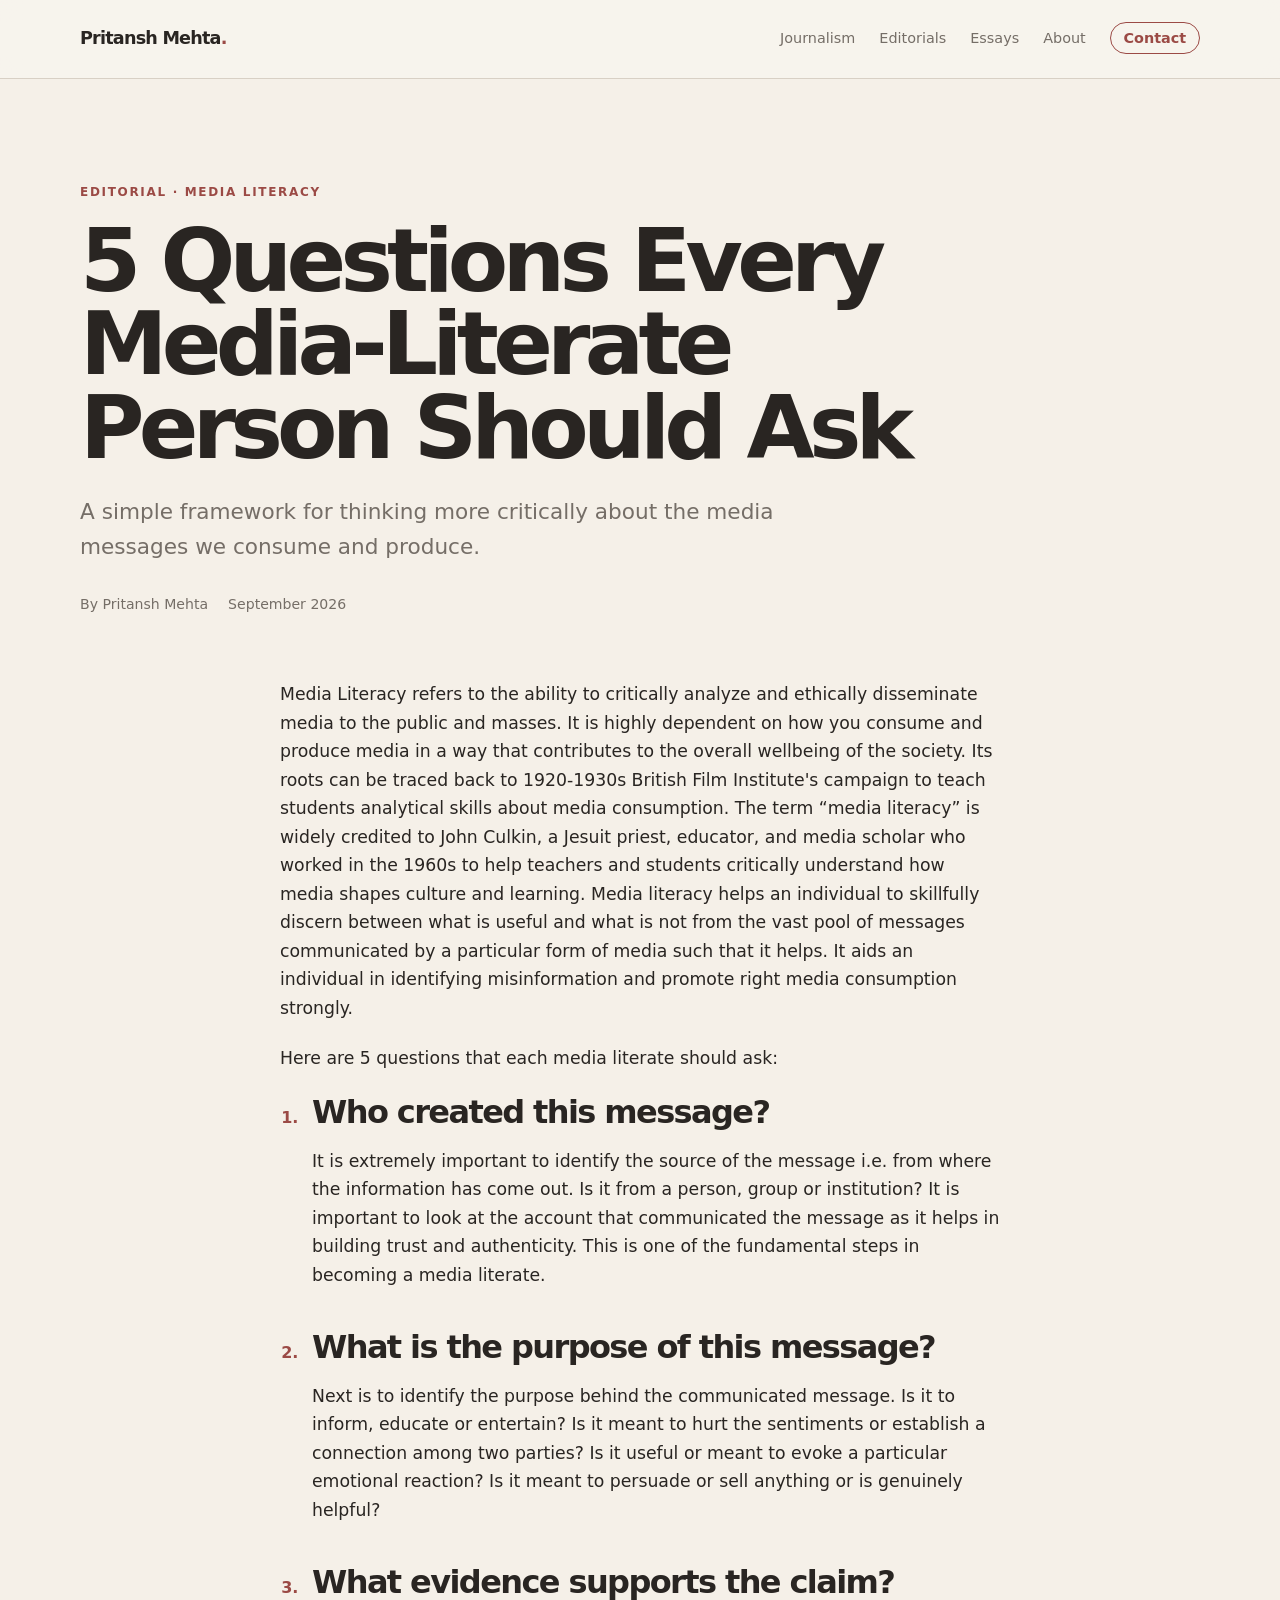
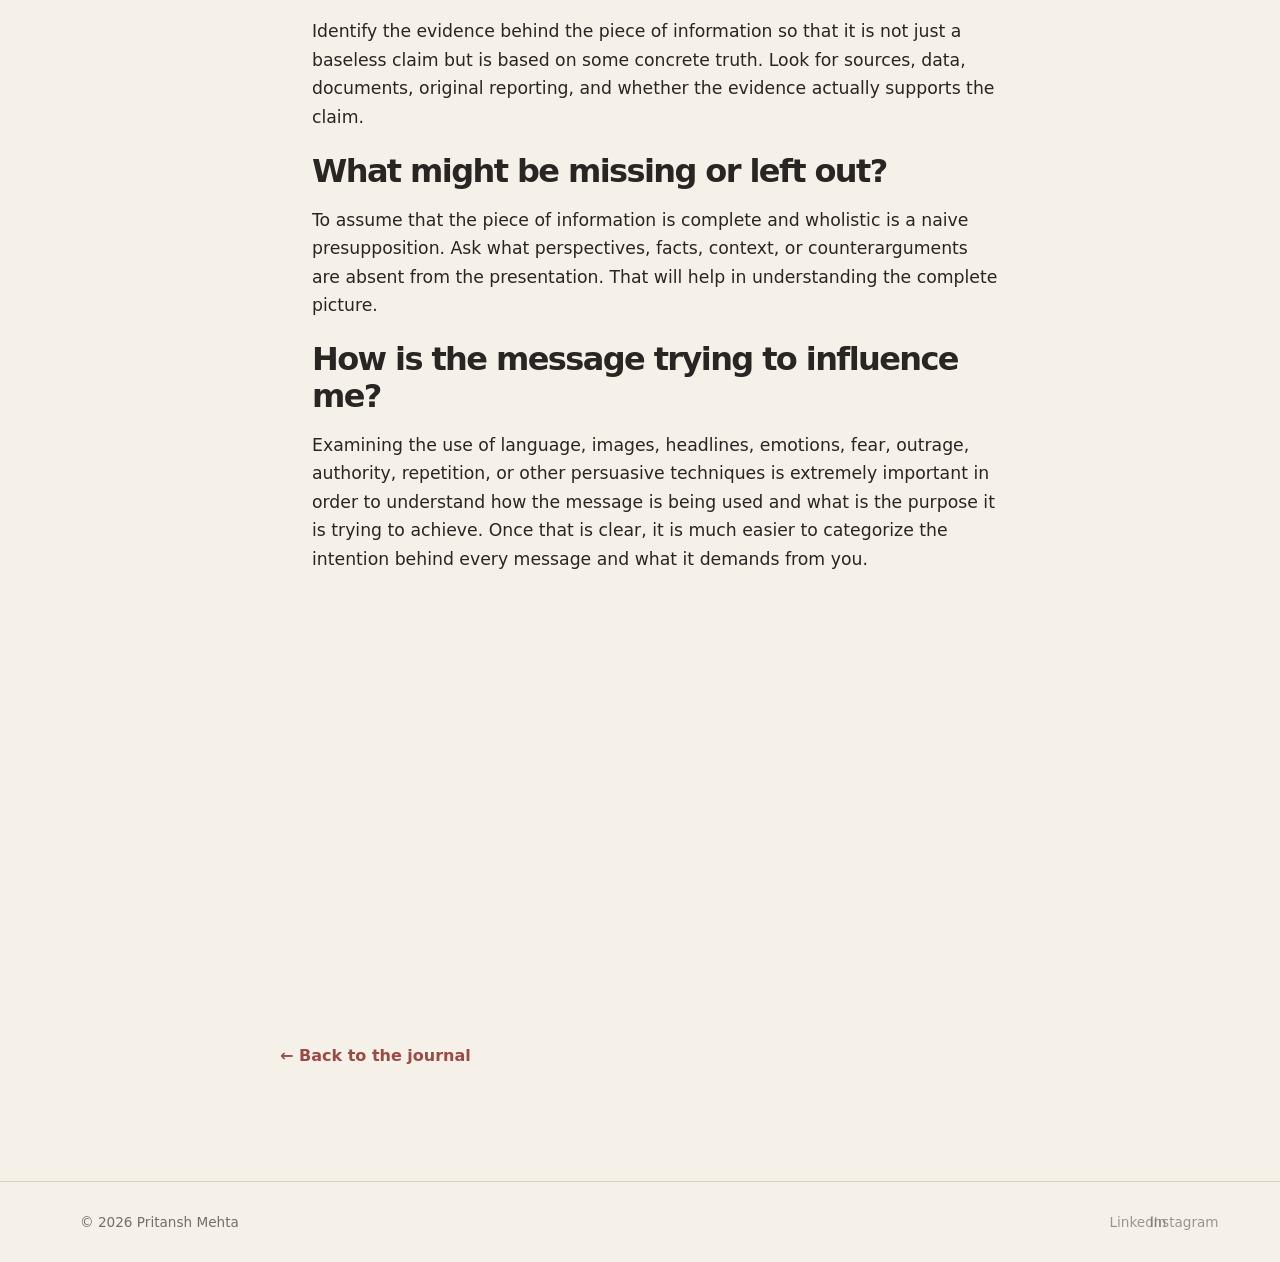
==== five-questions-media-literacy.html @ f7a2795a "Update five-questions-media-literacy.html" ====
<!doctype html>
<html lang="en">
<head>
    <!-- Google tag (gtag.js) -->
<script async src="https://www.googletagmanager.com/gtag/js?id=G-7MBBBZZJZL"></script>
<script>
  window.dataLayer = window.dataLayer || [];
  function gtag(){dataLayer.push(arguments);}
  gtag('js', new Date());

  gtag('config', 'G-7MBBBZZJZL');
</script>
  <meta charset="utf-8">
  <meta name="viewport" content="width=device-width, initial-scale=1">
  <meta
name="description"
content="Learn the 5 essential questions every media-literate person should ask to identify misinformation, evaluate evidence, recognize bias, and consume media critically."
>
 <title>5 Questions Every Media-Literate Person Should Ask | Pritansh Mehta</title>

    <link rel="canonical" href="https://pritanshmehta.pro/five-questions-media-literacy">

<meta property="og:type" content="article">
<meta property="og:title" content="5 Questions Every Media-Literate Person Should Ask">
<meta property="og:description" content="Learn the 5 essential questions every media-literate person should ask to identify misinformation, evaluate evidence, recognize bias, and consume media critically.">
<meta property="og:url" content="https://pritanshmehta.pro/five-questions-media-literacy">
<meta property="og:site_name" content="Pritansh Mehta">

<meta name="twitter:card" content="summary_large_image">
<meta name="twitter:title" content="5 Questions Every Media-Literate Person Should Ask">
<meta name="twitter:description" content="Learn the 5 essential questions every media-literate person should ask to identify misinformation, evaluate evidence, recognize bias, and consume media critically.">

  <link rel="stylesheet" href="/styles.css">

  <style>
    .article-page {
      padding: 6.5rem 0 7rem;
    }

    .article-header {
      max-width: 900px;
      margin-bottom: 4rem;
    }

    .article-header h1 {
      max-width: 900px;
      margin-bottom: 1.5rem;
      font-size: clamp(3rem, 7vw, 5.5rem);
    }

    .article-dek {
      max-width: 720px;
      color: var(--muted);
      font-size: clamp(1.15rem, 2vw, 1.35rem);
    }

    .article-byline {
      display: flex;
      flex-wrap: wrap;
      gap: .75rem 1.25rem;
      margin-top: 1.75rem;
      color: var(--muted);
      font-size: .88rem;
    }

    .article-body {
      max-width: 720px;
      margin: auto;
    }

    .article-body p {
      margin-bottom: 1.35rem;
      font-size: 1.08rem;
    }

    .article-body h2 {
      margin: 3rem 0 1rem;
      font-size: 2rem;
      line-height: 1.15;
    }

    .article-body ol {
      padding-left: 1.5rem;
    }

    .article-body li {
      padding-left: .5rem;
      margin-bottom: 2.5rem;
    }

    .article-body li::marker {
      color: var(--accent);
      font-weight: 800;
    }

    .article-body li h2 {
      margin-top: 0;
    }

    .article-note {
      max-width: 720px;
      margin: 0 auto 3rem;
      padding: 1rem 1.2rem;
      border-left: 3px solid var(--accent);
      background: var(--accent-soft);
      color: var(--accent);
      font-size: .9rem;
      font-weight: 700;
    }

    .unfinished-space {
      min-height: 360px;
    }

    .back-link {
      display: inline-flex;
      margin-top: 3rem;
      color: var(--accent);
      font-weight: 800;
    }

    @media (max-width: 800px) {
      .article-page {
        padding: 5rem 0 5rem;
      }

      .article-header {
        margin-bottom: 3rem;
      }

      .article-body p {
        font-size: 1.05rem;
      }
    }
  </style>

    <script type="application/ld+json">
{
  "@context": "https://schema.org",
  "@type": "Article",
  "headline": "5 Questions Every Media-Literate Person Should Ask",
  "description": "Learn the 5 essential questions every media-literate person should ask to identify misinformation, evaluate evidence, recognize bias, and consume media critically.",
  "author": {
    "@type": "Person",
    "name": "Pritansh Mehta",
    "url": "https://pritanshmehta.pro/"
  },
  "publisher": {
    "@type": "Person",
    "name": "Pritansh Mehta"
  },
  "mainEntityOfPage": {
    "@type": "WebPage",
    "@id": "https://pritanshmehta.pro/five-questions-media-literacy"
  }
}
</script>

</head>

<body>

  <a class="skip-link" href="#main">Skip to content</a>

  <header class="site-header">
    <div class="container nav-wrap">

      <a class="brand" href="/" aria-label="Pritansh Mehta home">
        Pritansh Mehta<span>.</span>
      </a>

      <nav aria-label="Main navigation">
        <ul class="nav-links">
          <li><a href="/#journalism">Journalism</a></li>
          <li><a href="/#editorials">Editorials</a></li>
          <li><a href="/#essays">Essays</a></li>
          <li><a href="/#about">About</a></li>
          <li>
            <a class="nav-contact" href="/#contact">Contact</a>
          </li>
        </ul>
      </nav>

    </div>
  </header>


  <main id="main">

    <article class="article-page container">

      <header class="article-header">

        <p class="eyebrow">Editorial · Media Literacy</p>

<h1>
5 Questions Every Media-Literate Person Should Ask
</h1>

        <p class="article-dek">
          A simple framework for thinking more critically about the
          media messages we consume and produce.
        </p>

        <div class="article-byline">
          <span>By Pritansh Mehta</span>
          <span>September 2026</span>
          
        </div>

      </header>


      <div class="article-body">

        <p>
          Media Literacy refers to the ability to critically analyze and
          ethically disseminate media to the public and masses. It is highly
          dependent on how you consume and produce media in a way that
          contributes to the overall wellbeing of the society. Its roots can
          be traced back to 1920-1930s British Film Institute's campaign to
          teach students analytical skills about media consumption. The term
          “media literacy” is widely credited to John Culkin, a Jesuit priest,
          educator, and media scholar who worked in the 1960s to help teachers
          and students critically understand how media shapes culture and
          learning. Media literacy helps an individual to skillfully discern
          between what is useful and what is not from the vast pool of
          messages communicated by a particular form of media such that it
          helps. It aids an individual in identifying misinformation and
          promote right media consumption strongly.
        </p>

        <p>
          Here are 5 questions that each media literate should ask:
        </p>


        <ol>

          <li>

            <h2>
              Who created this message?
            </h2>

            <p>
              It is extremely important to identify the source of the message
              i.e. from where the information has come out. Is it from a
              person, group or institution? It is important to look at the
              account that communicated the message as it helps in building
              trust and authenticity. This is one of the fundamental steps
              in becoming a media literate.
            </p>

          </li>


          <li>

            <h2>
              What is the purpose of this message?
            </h2>

            <p>
              Next is to identify the purpose behind the communicated message.
              Is it to inform, educate or entertain? Is it meant to hurt the
              sentiments or establish a connection among two parties? Is it
              useful or meant to evoke a particular emotional reaction? Is it
              meant to persuade or sell anything or is genuinely helpful?
            </p>

          </li>


          <li>

            <h2>
              What evidence supports the claim?
            </h2>

               <p>
             Identify the evidence behind the piece of information so that it is not just a baseless claim but is based on some concrete truth. Look for sources, data, documents, original reporting, and whether the evidence actually supports the claim.

            </p>

              <h2>
             What might be missing or left out?
            </h2>

 <p>
             To assume that the piece of information is complete and wholistic is a naive presupposition. Ask what perspectives, facts, context, or counterarguments are absent from the presentation. That will help in understanding the complete picture.


            </p>

<h2>
       How is the message trying to influence me?
            </h2>              

   <p>
            Examining the use of language, images, headlines, emotions, fear, outrage, authority, repetition, or other persuasive techniques is extremely important in order to understand how the message is being used and what is the purpose it is trying to achieve. Once that is clear, it is much easier to categorize the intention behind every message and what it demands from you.


            </p>            
              
            <div class="unfinished-space" aria-label="Article unfinished here">
            </div>

          </li>

        </ol>


        <a class="back-link" href="/">
          ← Back to the journal
        </a>

      </div>

    </article>

  </main>


  <footer class="site-footer">

    <div class="container footer-content">

      <p>© 2026 Pritansh Mehta</p>

      <div class="social-links">

        <a
          href="https://www.linkedin.com/in/pritanshmehta/"
          target="_blank"
          rel="noopener noreferrer"
          aria-label="LinkedIn"
        >
          LinkedIn
        </a>

        <a
          href="https://www.instagram.com/pritansh.mehta/"
          target="_blank"
          rel="noopener noreferrer"
          aria-label="Instagram"
        >
          Instagram
        </a>

      </div>

    </div>

  </footer>

</body>
</html>
---- styles.css ----
:root{
  --bg:#F5F0E8;
  --surface:#FBF8F2;
  --text:#292522;
  --muted:#756E67;
  --line:#D8D0C5;
  --accent:#9B4A45;
  --accent-soft:#E8D8D3;
  --max:1120px;
}

*{box-sizing:border-box}
html{scroll-behavior:smooth}
body{
  margin:0;
  background:var(--bg);
  color:var(--text);
  font:16px/1.65 Inter,ui-sans-serif,system-ui,-apple-system,BlinkMacSystemFont,"Segoe UI",sans-serif;
}
a{color:inherit;text-decoration:none}
img{max-width:100%;display:block}
.container{width:min(calc(100% - 40px),var(--max));margin:auto}

.skip-link{
  position:fixed;top:-4rem;left:1rem;z-index:30;
  padding:.75rem 1rem;border-radius:.5rem;
  background:var(--accent);color:#fffdf8;font-weight:800
}
.skip-link:focus{top:1rem}

.site-header{
  position:sticky;top:0;z-index:10;
  border-bottom:1px solid var(--line);
  background:rgb(247 244 237 / .94);
  backdrop-filter:blur(12px)
}
.nav-wrap{
  min-height:78px;display:flex;align-items:center;
  justify-content:space-between;gap:1rem
}
.brand{
  font-size:1.1rem;font-weight:850;
  letter-spacing:-.045em
}
.brand span,.eyebrow,.story-meta,.item-index{color:var(--accent)}

.nav-links{
  display:flex;align-items:center;gap:1.5rem;
  list-style:none;margin:0;padding:0;
  color:var(--muted);font-size:.9rem
}
.nav-links a:hover,.nav-links a:focus-visible,.text-link:hover{
  color:var(--text)
}
.nav-contact{
  padding:.45rem .8rem!important;
  border:1px solid var(--accent);
  border-radius:99px;
  color:var(--accent)!important;
  font-weight:750
}

.hero{padding:8rem 0 7rem}
.hero-layout,.section-heading{
  display:grid;grid-template-columns:1.3fr .7fr;
  gap:4rem;align-items:end
}
.eyebrow{
  margin:0 0 1rem;
  font-size:.75rem;font-weight:850;
  letter-spacing:.14em;text-transform:uppercase
}
h1,h2,h3,p{margin-top:0}
h1{
  max-width:950px;margin-bottom:1.6rem;
  font-size:clamp(3.4rem,8vw,6.2rem);
  line-height:.95;letter-spacing:-.065em
}
h2{
  margin-bottom:0;
  font-size:clamp(2.2rem,4vw,3.45rem);
  line-height:1.04;letter-spacing:-.05em
}
h3{
  margin-bottom:.7rem;
  font-size:1.35rem;line-height:1.18;
  letter-spacing:-.025em
}
.hero-copy{
  max-width:680px;color:var(--muted);
  font-size:clamp(1.1rem,2vw,1.3rem)
}
.hero-note{
  align-self:end;
  border-left:1px solid var(--accent);
  padding-left:1.8rem
}
.hero-note p:last-child{margin:0;color:var(--muted)}

.button-row{
  display:flex;flex-wrap:wrap;gap:.75rem;margin-top:2rem
}
.button{
  display:inline-flex;align-items:center;justify-content:center;
  gap:.45rem;border:1px solid var(--accent);
  border-radius:99px;padding:.78rem 1.05rem;
  font-size:.92rem;font-weight:800;
  transition:transform .2s ease,background .2s ease,color .2s ease
}
.button:hover,.button:focus-visible{transform:translateY(-2px)}
.button-primary{background:var(--accent);color:#fffdf8}
.button-primary:hover,.button-primary:focus-visible{
  background:#1d3328;color:#fffdf8
}

.section{
  padding:5.7rem 0;
  border-top:1px solid var(--line)
}
.section-heading{
  align-items:start;margin-bottom:2.5rem
}
.section-heading>p{
  max-width:28rem;margin:0;color:var(--muted)
}

/* Stories */
.featured-story{
  display:grid;
  grid-template-columns:1.05fr .95fr;
  min-height:390px;
  border:1px solid var(--line);
  background:var(--surface);
}
.story-placeholder{
  display:flex;align-items:center;justify-content:center;
  min-height:300px;
  background:var(--accent-soft);
  color:var(--accent);
  font-size:.75rem;font-weight:850;
  letter-spacing:.14em;text-transform:uppercase
}
.story-content{padding:2.5rem}
.story-meta{
  margin-bottom:1rem;
  font-size:.72rem;font-weight:850;
  letter-spacing:.1em;text-transform:uppercase
}
.story-content h3{
  font-size:clamp(2rem,4vw,3.2rem);
  line-height:1.03;letter-spacing:-.045em
}
.story-content>p:not(.story-meta){color:var(--muted);max-width:540px}
.text-link{
  display:inline-flex;gap:.4rem;
  margin-top:1rem;color:var(--accent);
  font-weight:800
}
.article-grid{
  display:grid;
  grid-template-columns:repeat(3,minmax(0,1fr));
  gap:1rem;margin-top:1rem
}
.article-card,.essay-card{
  padding:1.7rem;
  border-top:2px solid var(--accent);
  background:var(--surface)
}
.article-card p:last-child,.essay-card p:last-child{
  margin-bottom:0;color:var(--muted)
}

/* Editorials */
.editorial-list{border-top:1px solid var(--line)}
.editorial-item{
  display:grid;
  grid-template-columns:70px 1fr;
  gap:2rem;
  padding:2rem 0;
  border-bottom:1px solid var(--line)
}
.item-index{font-size:.8rem;font-weight:850}
.editorial-item h3{
  font-size:clamp(1.5rem,3vw,2.2rem)
}
.editorial-item p:last-child{margin-bottom:0;color:var(--muted);max-width:700px}

/* Essays */
.essay-grid{
  display:grid;
  grid-template-columns:repeat(2,minmax(0,1fr));
  gap:1rem
}

/* About */
.about-grid{
  display:grid;
  grid-template-columns:.75fr 1.25fr;
  gap:5rem;
  align-items:center
}
.about-photo{
  margin:0;
  background:var(--accent-soft)
}
.about-photo img{
  width:100%;
  aspect-ratio:4/5;
  object-fit:cover
}
.about-copy h2{margin-bottom:1.5rem}
.prose{max-width:650px}
.prose p{color:var(--muted)}
.prose p:last-child{margin-bottom:0}

/* Contact */
.contact-section{text-align:center}
.contact-content{max-width:800px}
.contact-content h2{margin:0 auto 1.25rem}
.contact-content>p:not(.eyebrow){
  max-width:620px;margin:0 auto 1.75rem;color:var(--muted)
}

/* Footer */
.site-footer{
  padding:1.5rem 0;
  border-top:1px solid var(--line);
  color:var(--muted);font-size:.85rem
}
.footer-content{
  display:flex;justify-content:space-between;
  align-items:center;gap:1rem;flex-wrap:wrap
}
.footer-content p{margin:0}
.social-links{
  display:flex;align-items:center;gap:14px
}
.social-links a{
  display:inline-flex;align-items:center;justify-content:center;
  width:32px;height:32px;color:inherit;
  opacity:.7;transition:opacity .2s ease,transform .2s ease
}
.social-links a:hover{
  opacity:1;transform:translateY(-2px)
}
.social-links svg{width:19px;height:19px;fill:currentColor}
.social-links a:last-child svg{
  fill:none;stroke:currentColor;stroke-width:1.8
}

@media(max-width:800px){
  .container{width:min(calc(100% - 32px),var(--max))}
  .nav-wrap{
    flex-direction:column;align-items:flex-start;
    padding:1rem 0
  }
  .nav-links{flex-wrap:wrap;gap:.7rem 1rem;font-size:.84rem}
  .nav-contact{padding:.25rem .55rem!important}
  .hero{padding:5.4rem 0}
  .hero-layout,.section-heading,.featured-story,.about-grid{
    grid-template-columns:1fr;gap:2rem
  }
  .hero-note{
    border-top:1px solid var(--accent);
    border-left:0;padding:1.4rem 0 0
  }
  .section{padding:4.25rem 0}
  .article-grid{grid-template-columns:1fr}
  .essay-grid{grid-template-columns:1fr}
  .story-placeholder{min-height:240px}
  .story-content{padding:2rem}
  .about-grid{gap:2.5rem}
}

@media(max-width:520px){
  h1{font-size:clamp(3rem,16vw,4.4rem)}
  .button-row{flex-direction:column;align-items:stretch}
  .button{width:100%}
  .editorial-item{grid-template-columns:40px 1fr;gap:1rem}
  .footer-content{
    flex-direction:column;align-items:flex-start
  }
}
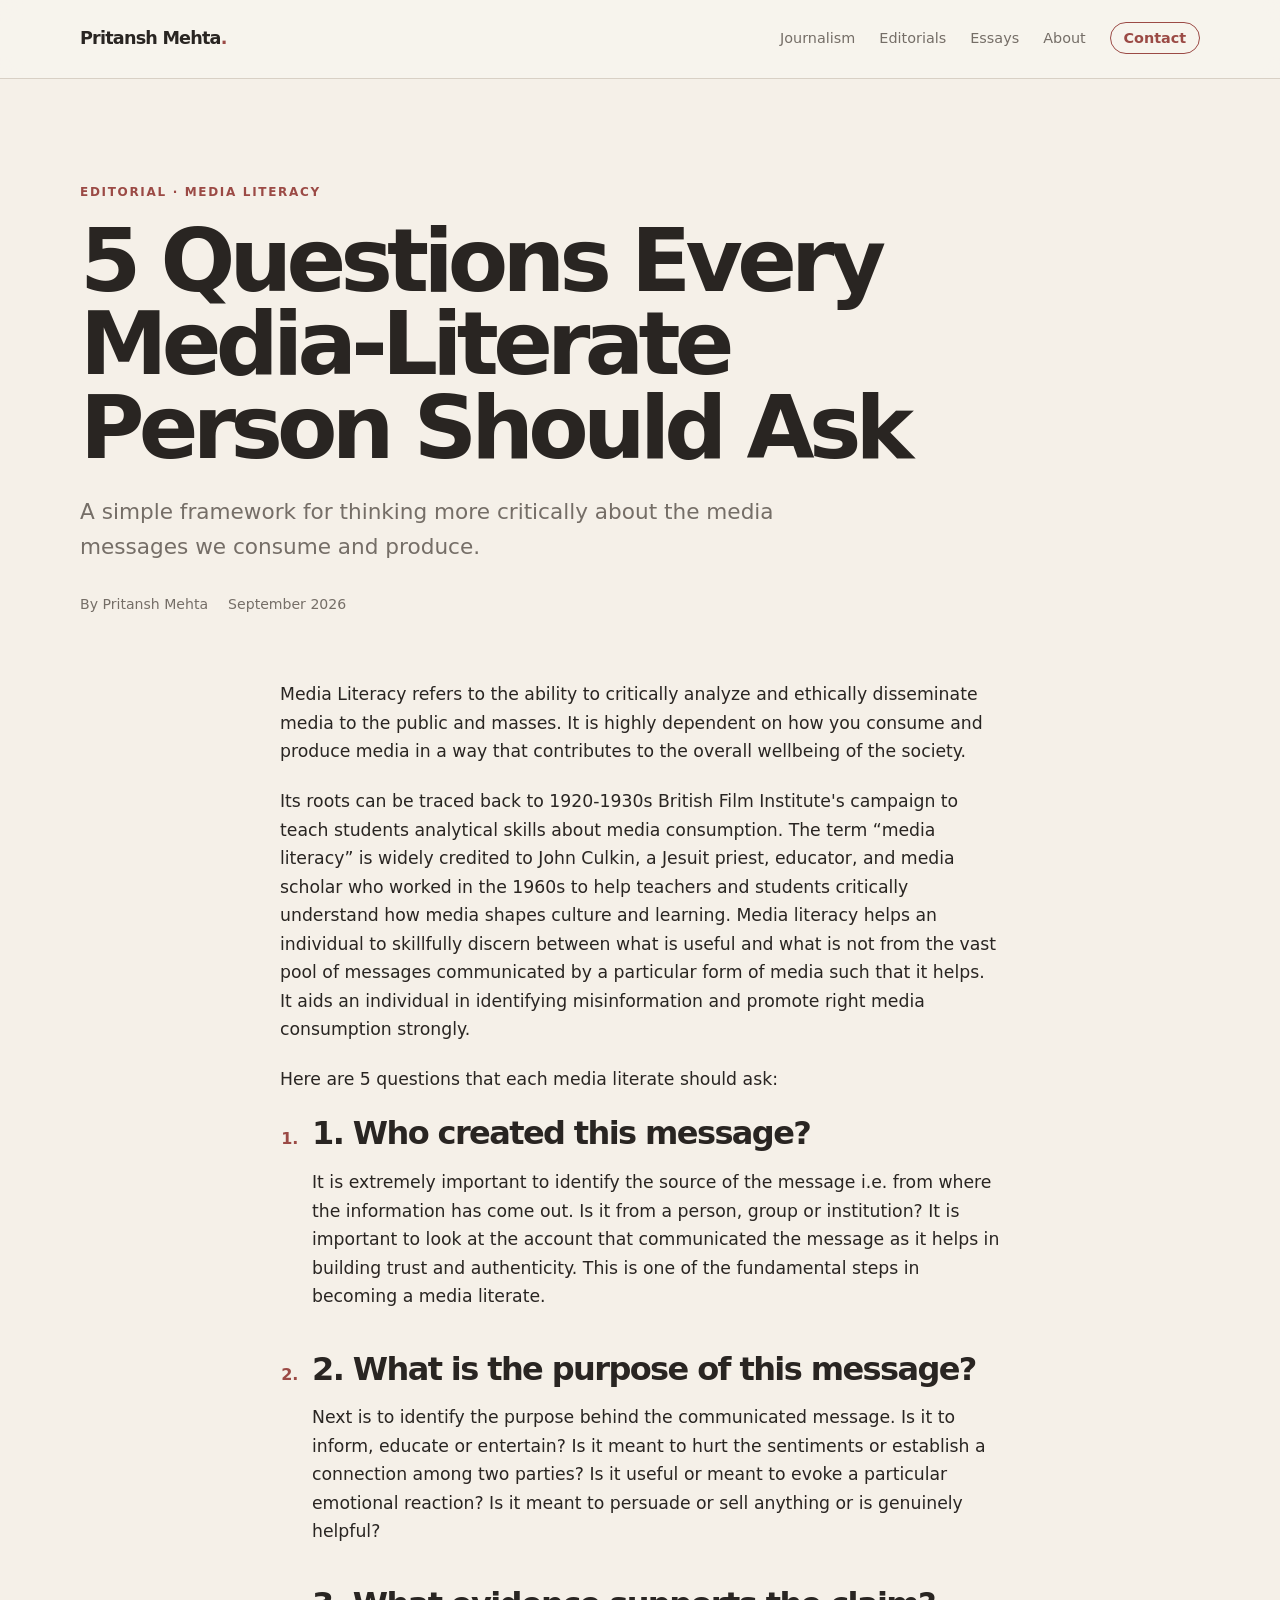
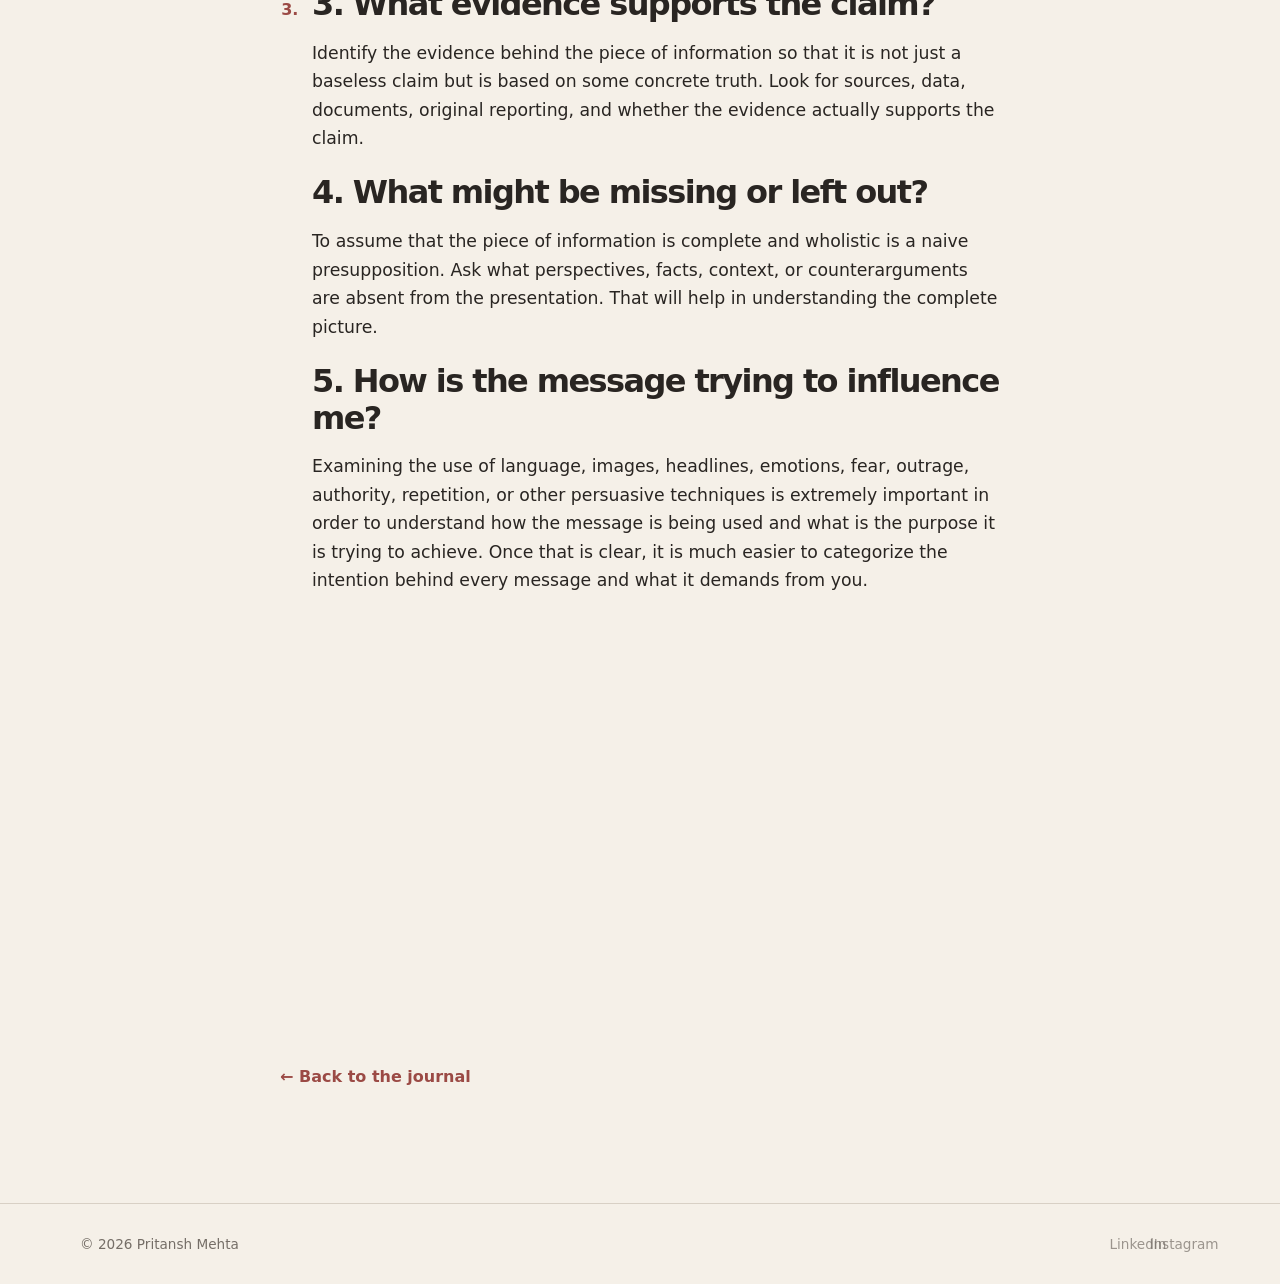
==== commit 1c67c770: "Update five-questions-media-literacy.html" ====
--- a/five-questions-media-literacy.html
+++ b/five-questions-media-literacy.html
@@ -218,7 +218,11 @@
           Media Literacy refers to the ability to critically analyze and
           ethically disseminate media to the public and masses. It is highly
           dependent on how you consume and produce media in a way that
-          contributes to the overall wellbeing of the society. Its roots can
+          contributes to the overall wellbeing of the society. </p>
+          
+           <p>
+               
+               Its roots can
           be traced back to 1920-1930s British Film Institute's campaign to
           teach students analytical skills about media consumption. The term
           “media literacy” is widely credited to John Culkin, a Jesuit priest,
@@ -240,8 +244,9 @@
 
           <li>
 
+                  <section>
             <h2>
-              Who created this message?
+              1. Who created this message?
             </h2>
 
             <p>
@@ -253,13 +258,18 @@
               in becoming a media literate.
             </p>
 
+                         </section>
+              
           </li>
 
 
           <li>
 
+
+               <section>
+                   
             <h2>
-              What is the purpose of this message?
+              2. What is the purpose of this message?
             </h2>
 
             <p>
@@ -270,13 +280,18 @@
               meant to persuade or sell anything or is genuinely helpful?
             </p>
 
+
+                    </section>
+              
           </li>
 
 
           <li>
 
+              <section>
+                  
             <h2>
-              What evidence supports the claim?
+              3. What evidence supports the claim?
             </h2>
 
                <p>
@@ -284,8 +299,12 @@
 
             </p>
 
+                  </section>
+
+                  <section>
+                      
               <h2>
-             What might be missing or left out?
+             4. What might be missing or left out?
             </h2>
 
  <p>
@@ -294,8 +313,12 @@
 
             </p>
 
+                        </section>
+
+               <section>
+                   
 <h2>
-       How is the message trying to influence me?
+       5. How is the message trying to influence me?
             </h2>              
 
    <p>
@@ -303,6 +326,8 @@
 
 
             </p>            
+
+                     </section>
               
             <div class="unfinished-space" aria-label="Article unfinished here">
             </div>
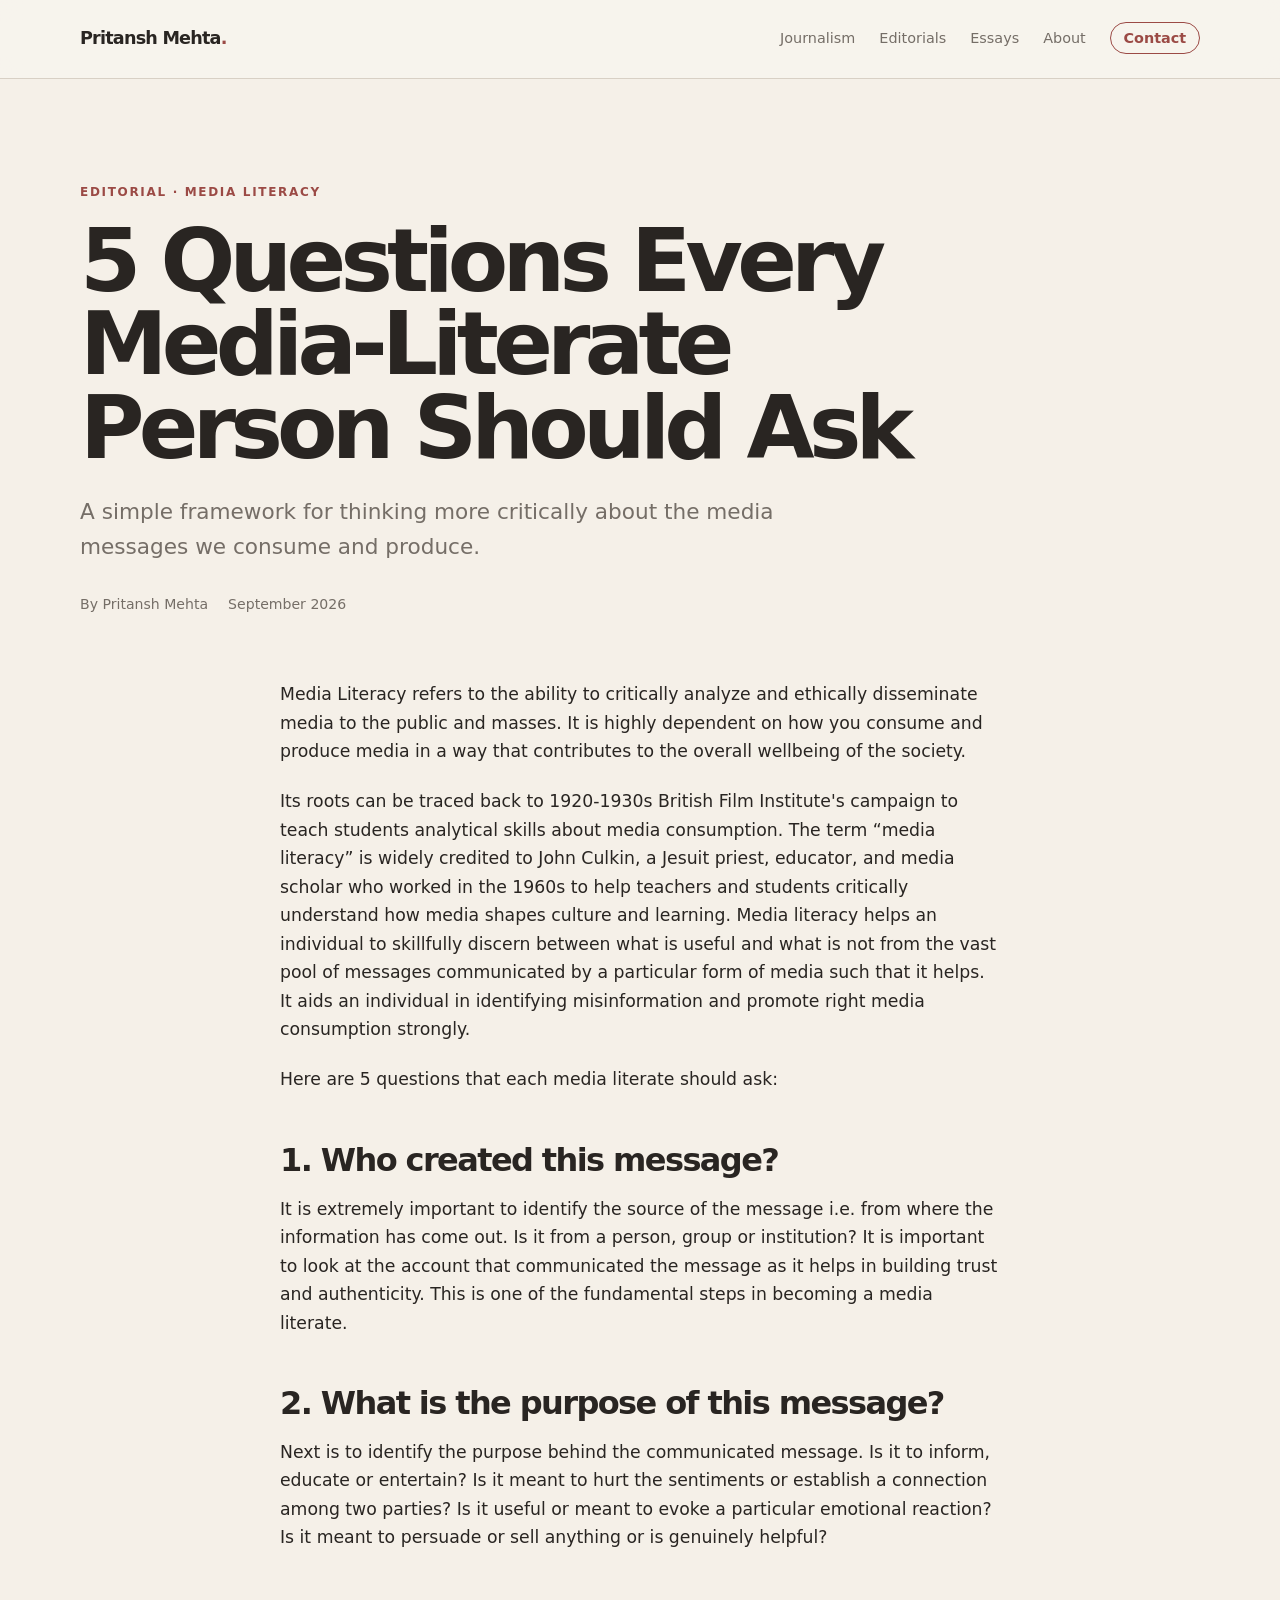
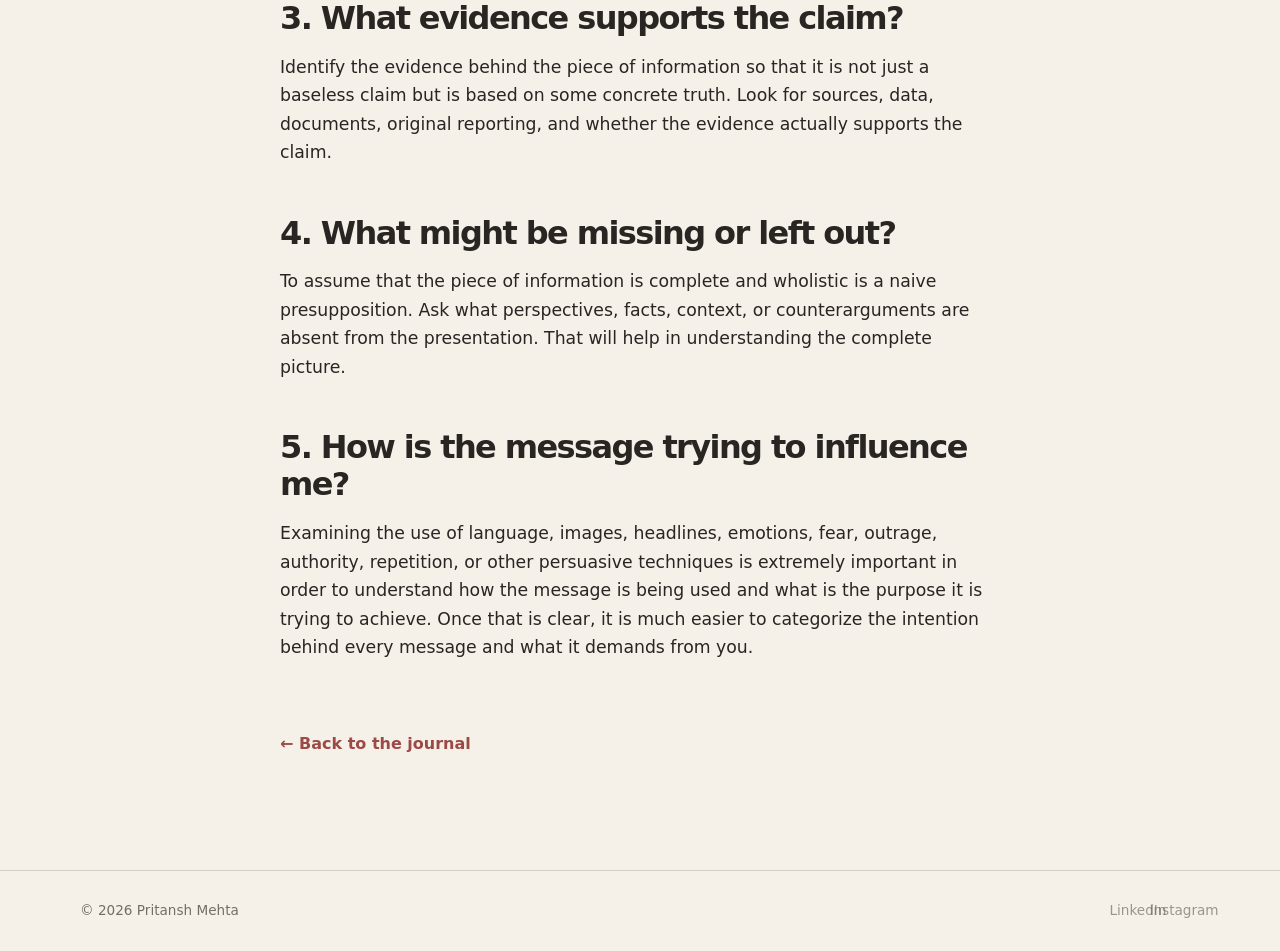
==== commit aca9422a: "Update five-questions-media-literacy.html" ====
--- a/five-questions-media-literacy.html
+++ b/five-questions-media-literacy.html
@@ -239,11 +239,6 @@
           Here are 5 questions that each media literate should ask:
         </p>
 
-
-        <ol>
-
-          <li>
-
                   <section>
             <h2>
               1. Who created this message?
@@ -259,12 +254,6 @@
             </p>
 
                          </section>
-              
-          </li>
-
-
-          <li>
-
 
                <section>
                    
@@ -282,11 +271,6 @@
 
 
                     </section>
-              
-          </li>
-
-
-          <li>
 
               <section>
                   
@@ -328,13 +312,6 @@
             </p>            
 
                      </section>
-              
-            <div class="unfinished-space" aria-label="Article unfinished here">
-            </div>
-
-          </li>
-
-        </ol>
 
 
         <a class="back-link" href="/">
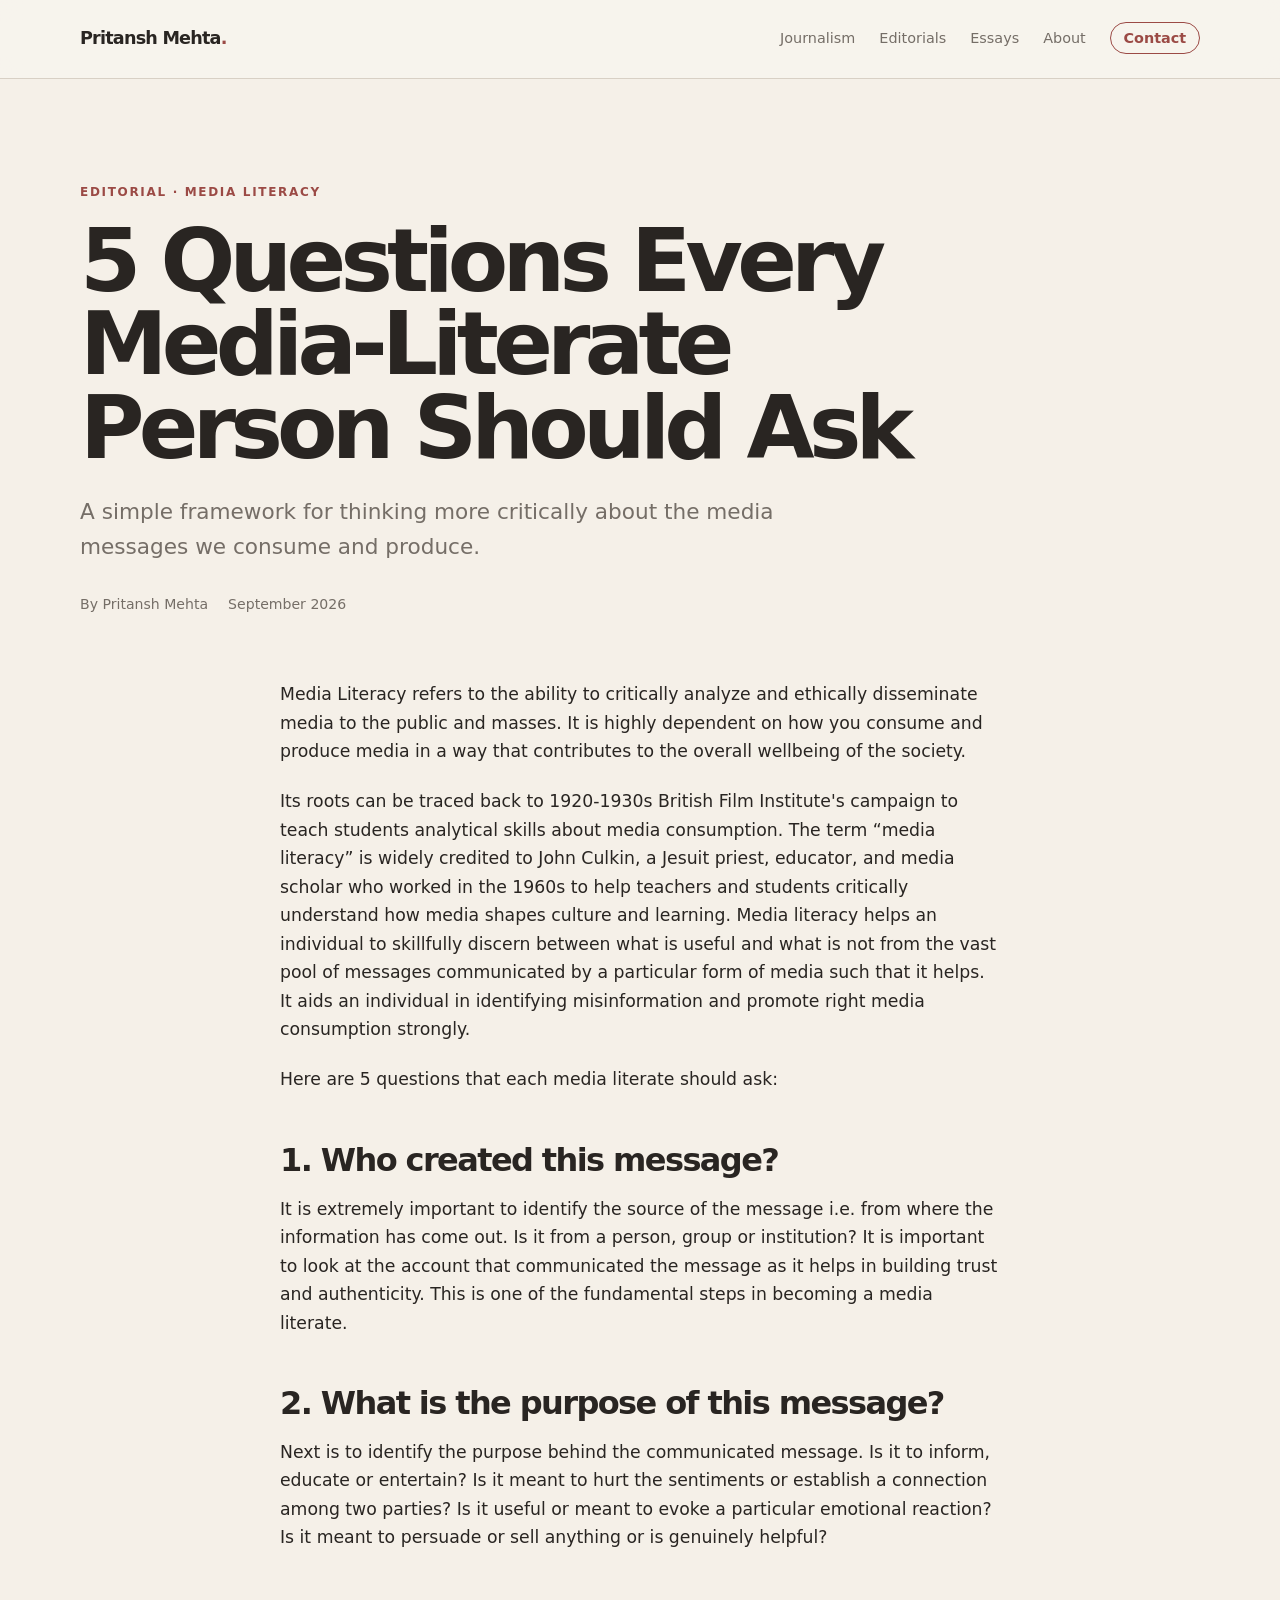
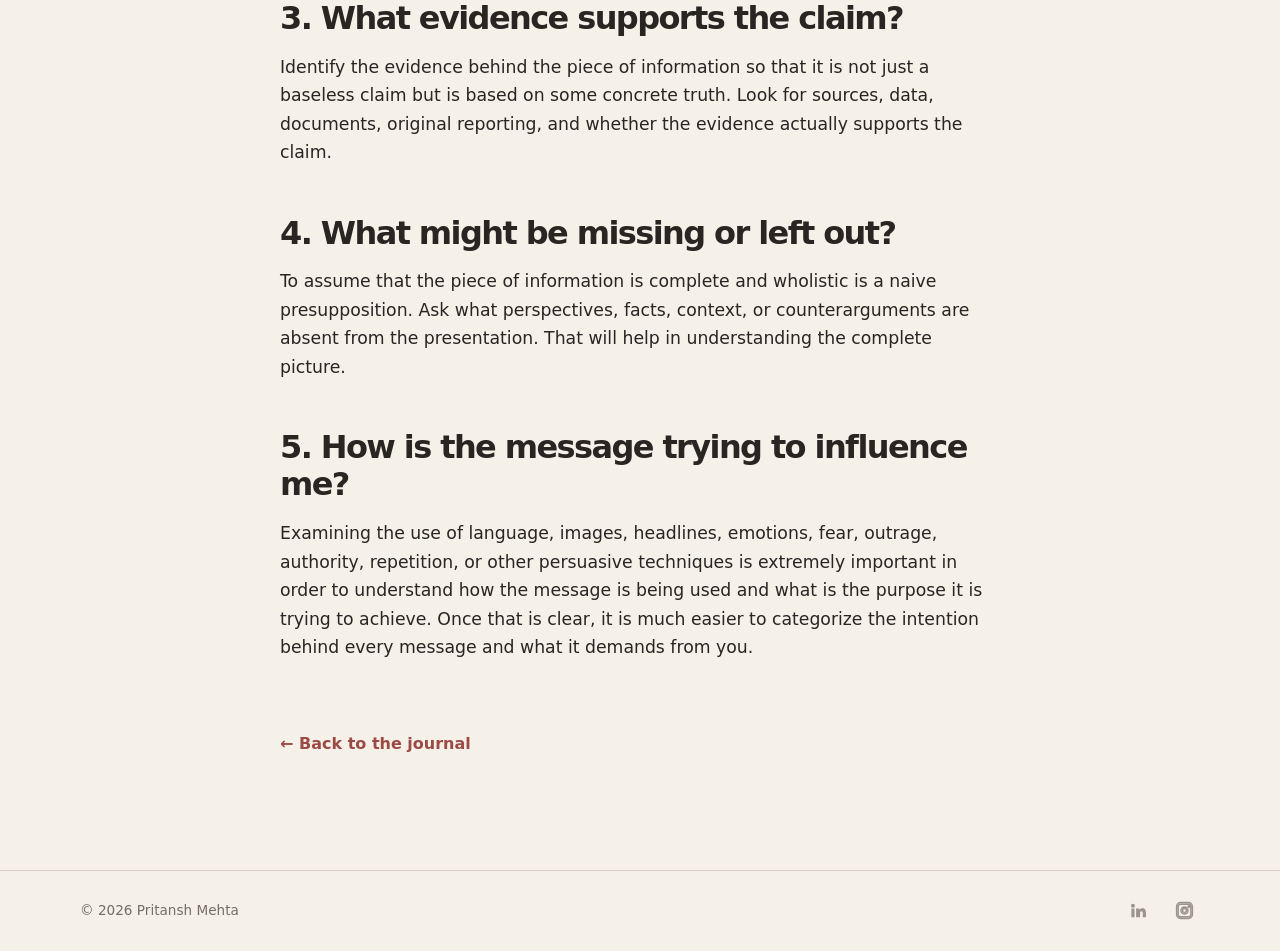
==== commit f2a05dd6: "Update five-questions-media-literacy.html" ====
--- a/five-questions-media-literacy.html
+++ b/five-questions-media-literacy.html
@@ -326,36 +326,38 @@
 
 
   <footer class="site-footer">
-
-    <div class="container footer-content">
-
-      <p>© 2026 Pritansh Mehta</p>
-
-      <div class="social-links">
-
-        <a
-          href="https://www.linkedin.com/in/pritanshmehta/"
-          target="_blank"
-          rel="noopener noreferrer"
-          aria-label="LinkedIn"
-        >
-          LinkedIn
-        </a>
-
-        <a
-          href="https://www.instagram.com/pritansh.mehta/"
-          target="_blank"
-          rel="noopener noreferrer"
-          aria-label="Instagram"
-        >
-          Instagram
-        </a>
-
-      </div>
+  <div class="container footer-content">
+
+    <p>© 2026 Pritansh Mehta</p>
+
+    <div class="social-links">
+
+      <a
+        href="https://www.linkedin.com/in/pritanshmehta/"
+        target="_blank"
+        rel="noopener noreferrer"
+        aria-label="LinkedIn"
+      >
+        <svg viewBox="0 0 24 24" aria-hidden="true">
+          <path d="M4.98 3.5A2.5 2.5 0 1 1 5 8.5a2.5 2.5 0 0 1-.02-5ZM3 9.5h4v11H3v-11Zm6 0h3.83v1.5h.05c.53-1 1.83-2 3.77-2 4.03 0 4.77 2.65 4.77 6.1v5.4h-4v-4.79c0-1.14-.02-2.61-1.59-2.61-1.59 0-1.83 1.24-1.83 2.52v4.88H9v-11Z"/>
+        </svg>
+      </a>
+
+      <a
+        href="https://www.instagram.com/pritansh.mehta/"
+        target="_blank"
+        rel="noopener noreferrer"
+        aria-label="Instagram"
+      >
+        <svg viewBox="0 0 24 24" aria-hidden="true">
+          <path d="M7 2h10a5 5 0 0 1 5 5v10a5 5 0 0 1-5 5H7a5 5 0 0 1-5-5V7a5 5 0 0 1 5-5Zm0 2a3 3 0 0 0-3 3v10a3 3 0 0 0 3 3h10a3 3 0 0 0 3-3V7a3 3 0 0 0-3-3H7Zm5 3.5A4.5 4.5 0 1 1 12 16.5a4.5 4.5 0 0 1 0-9Zm0 2A2.5 2.5 0 1 0 12 14.5a2.5 2.5 0 0 0 0-5ZM17.5 6a1 1 0 1 1 0 2 1 1 0 0 1 0-2Z"/>
+        </svg>
+      </a>
 
     </div>
 
-  </footer>
+  </div>
+</footer>
 
 </body>
 </html>
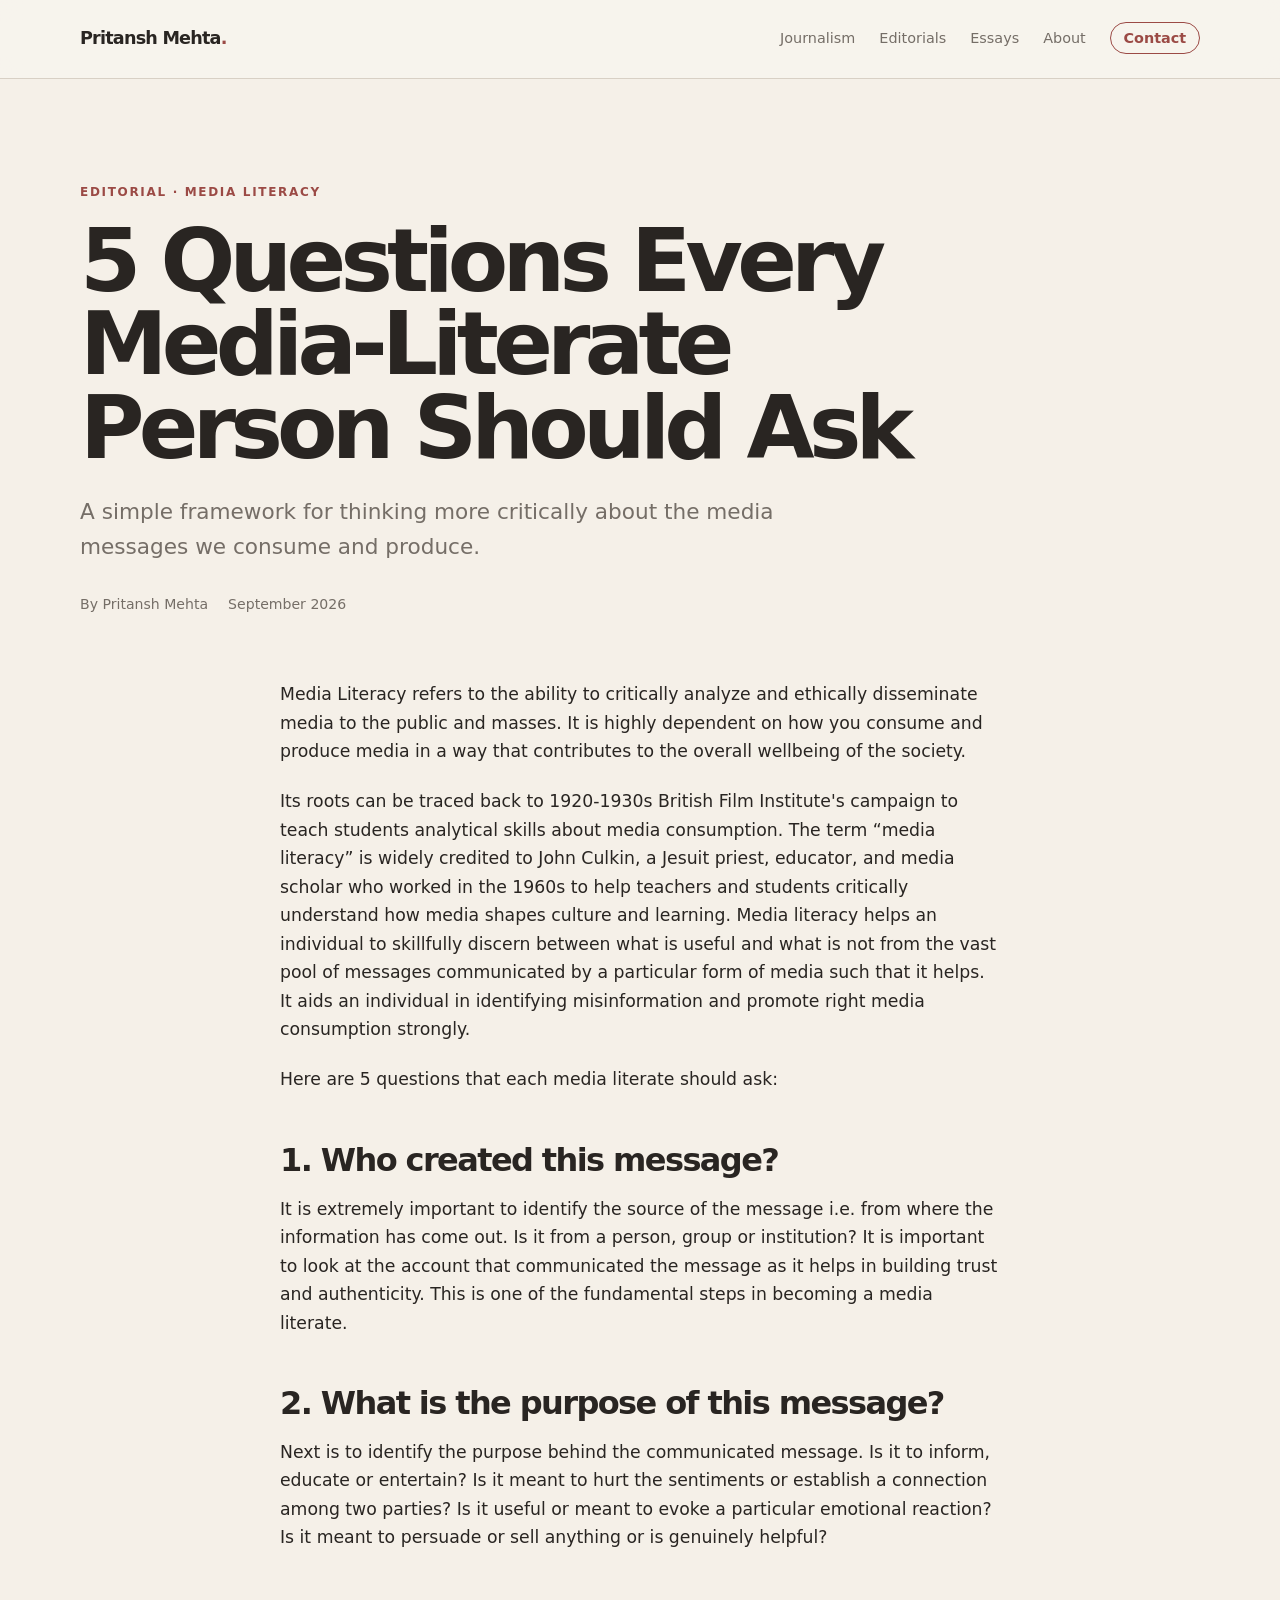
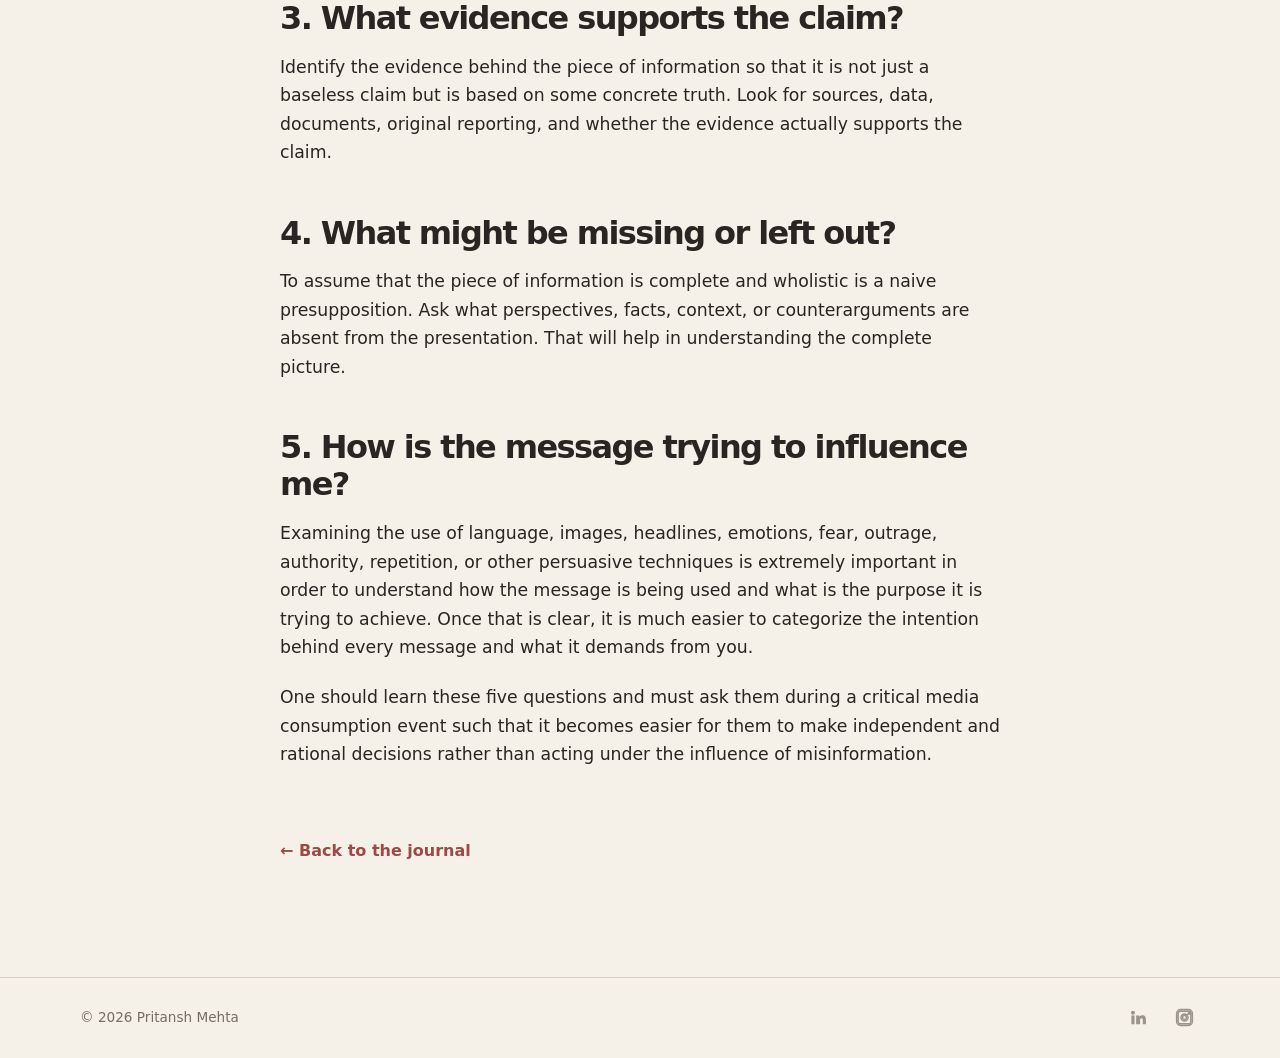
==== commit 57a35f97: "Update five-questions-media-literacy.html" ====
--- a/five-questions-media-literacy.html
+++ b/five-questions-media-literacy.html
@@ -313,6 +313,13 @@
 
                      </section>
 
+             <section>
+
+               <p>
+           One should learn these five questions and must ask them during a critical media consumption event such that it becomes easier for them to make independent and rational decisions rather than acting under the influence of misinformation. 
+     </p> 
+                 
+</section>
 
         <a class="back-link" href="/">
           ← Back to the journal
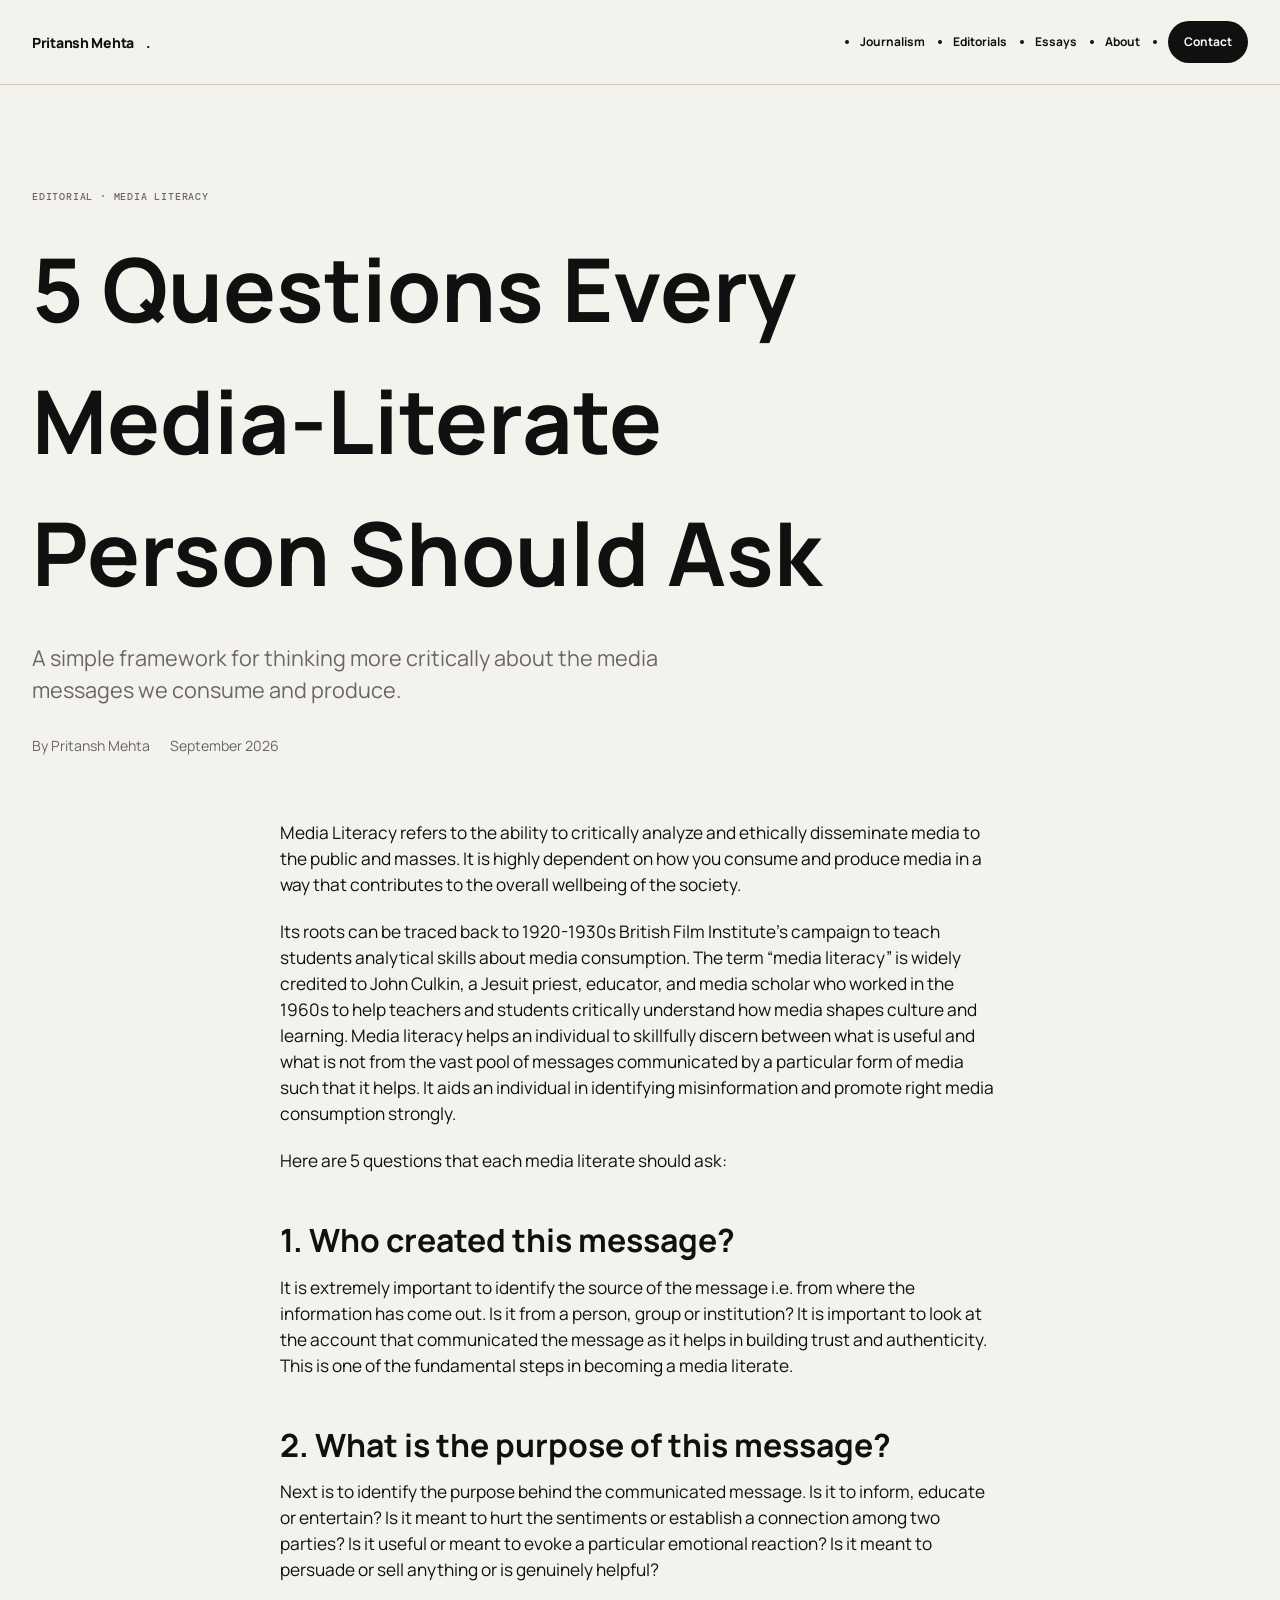
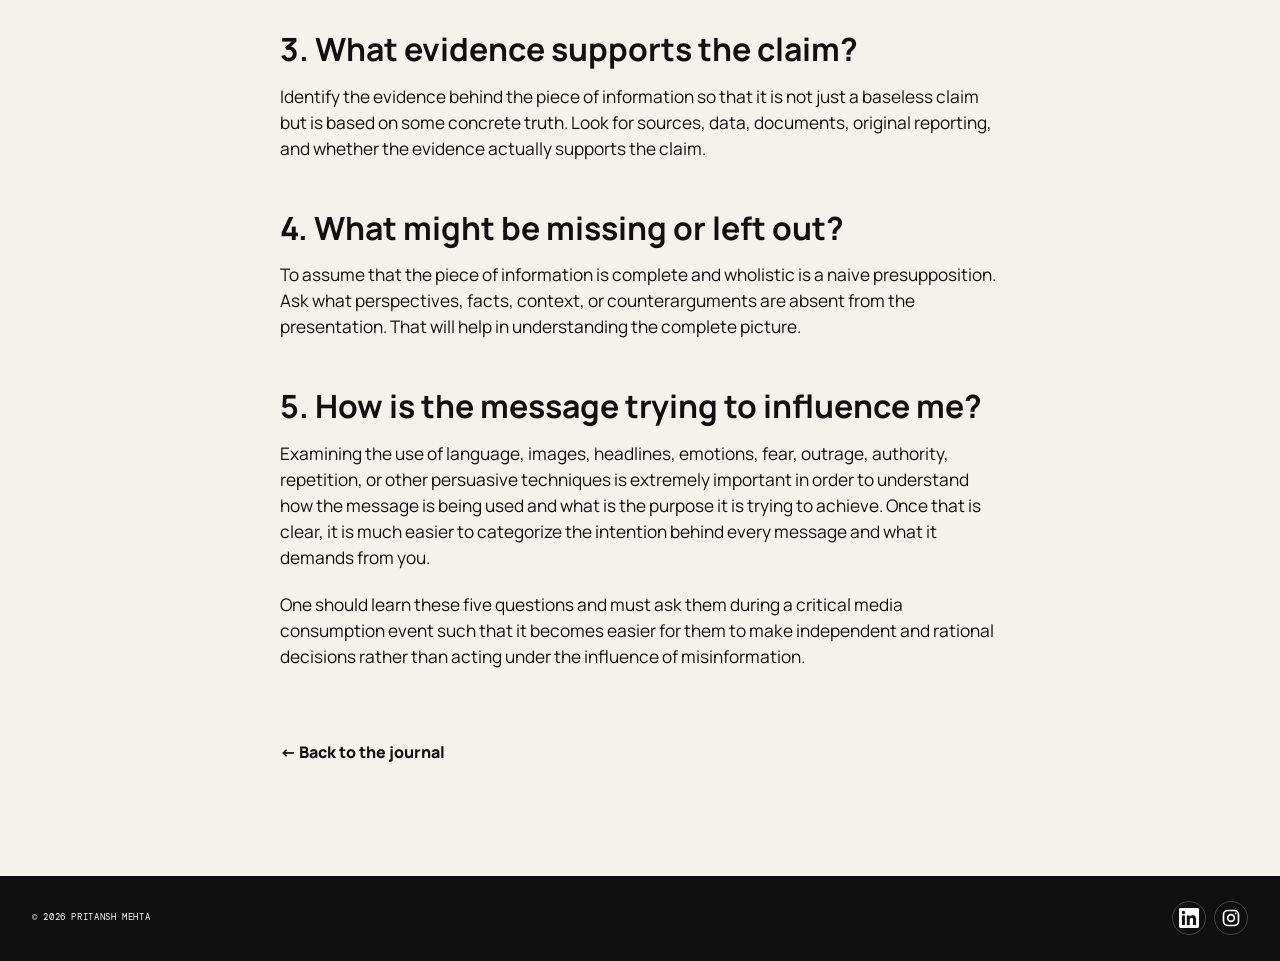
==== commit 26c68a17: "Match social icons to homepage footer" ====
--- a/five-questions-media-literacy.html
+++ b/five-questions-media-literacy.html
@@ -333,38 +333,33 @@
 
 
   <footer class="site-footer">
-  <div class="container footer-content">
-
-    <p>© 2026 Pritansh Mehta</p>
-
-    <div class="social-links">
-
-      <a
-        href="https://www.linkedin.com/in/pritanshmehta/"
-        target="_blank"
-        rel="noopener noreferrer"
-        aria-label="LinkedIn"
-      >
-        <svg viewBox="0 0 24 24" aria-hidden="true">
-          <path d="M4.98 3.5A2.5 2.5 0 1 1 5 8.5a2.5 2.5 0 0 1-.02-5ZM3 9.5h4v11H3v-11Zm6 0h3.83v1.5h.05c.53-1 1.83-2 3.77-2 4.03 0 4.77 2.65 4.77 6.1v5.4h-4v-4.79c0-1.14-.02-2.61-1.59-2.61-1.59 0-1.83 1.24-1.83 2.52v4.88H9v-11Z"/>
-        </svg>
-      </a>
-
-      <a
-        href="https://www.instagram.com/pritansh.mehta/"
-        target="_blank"
-        rel="noopener noreferrer"
-        aria-label="Instagram"
-      >
-        <svg viewBox="0 0 24 24" aria-hidden="true">
-          <path d="M7 2h10a5 5 0 0 1 5 5v10a5 5 0 0 1-5 5H7a5 5 0 0 1-5-5V7a5 5 0 0 1 5-5Zm0 2a3 3 0 0 0-3 3v10a3 3 0 0 0 3 3h10a3 3 0 0 0 3-3V7a3 3 0 0 0-3-3H7Zm5 3.5A4.5 4.5 0 1 1 12 16.5a4.5 4.5 0 0 1 0-9Zm0 2A2.5 2.5 0 1 0 12 14.5a2.5 2.5 0 0 0 0-5ZM17.5 6a1 1 0 1 1 0 2 1 1 0 0 1 0-2Z"/>
-        </svg>
-      </a>
-
-    </div>
-
-  </div>
-</footer>
+    <div class="container footer-inner"><p>© 2026 Pritansh Mehta</p>
+<div class="footer-socials">
+  <a href="https://www.linkedin.com/in/pritanshmehta/"
+     target="_blank"
+     rel="noopener noreferrer"
+     aria-label="LinkedIn">
+    <svg viewBox="0 0 24 24" width="20" height="20"
+         fill="currentColor" aria-hidden="true">
+      <path d="M20.45 20.45h-3.56v-5.57c0-1.33-.02-3.04-1.85-3.04-1.85 0-2.13 1.45-2.13 2.94v5.67H9.35V9h3.42v1.56h.05c.48-.9 1.64-1.85 3.37-1.85 3.6 0 4.27 2.37 4.27 5.46v6.28ZM5.34 7.43a2.06 2.06 0 1 1 0-4.12 2.06 2.06 0 0 1 0 4.12ZM7.12 20.45H3.56V9h3.56v11.45ZM22.22 0H1.77C.79 0 0 .77 0 1.72v20.56C0 23.23.79 24 1.77 24h20.45c.98 0 1.78-.77 1.78-1.72V1.72C24 .77 23.2 0 22.22 0Z"/>
+    </svg>
+  </a>
+
+  <a href="https://www.instagram.com/pritansh.mehta/"
+     target="_blank"
+     rel="noopener noreferrer"
+     aria-label="Instagram">
+    <svg viewBox="0 0 24 24" width="20" height="20"
+         fill="none" stroke="currentColor" stroke-width="2"
+         aria-hidden="true">
+      <rect x="3" y="3" width="18" height="18" rx="5"/>
+      <circle cx="12" cy="12" r="4"/>
+      <circle cx="17.5" cy="6.5" r="1" fill="currentColor" stroke="none"/>
+    </svg>
+  </a>
+</div>
+</div>
+  </footer>
 
 </body>
 </html>
--- a/styles.css
+++ b/styles.css
@@ -1,283 +1,105 @@
-:root{
-  --bg:#F5F0E8;
-  --surface:#FBF8F2;
-  --text:#292522;
-  --muted:#756E67;
-  --line:#D8D0C5;
-  --accent:#9B4A45;
-  --accent-soft:#E8D8D3;
-  --max:1120px;
+@import url('https://fonts.googleapis.com/css2?family=DM+Mono:wght@400;500&family=Manrope:wght@400;500;600;700;800&display=swap');
+
+:root{--bg:#f4f2ec;--paper:#fbfaf6;--ink:#101010;--muted:#696762;--line:#c9c6be;--acid:#c7ff32;--dark:#111;--soft:#e8e5dc;--max:1320px;--radius:4px}
+*{box-sizing:border-box;margin:0;padding:0}
+html{scroll-behavior:smooth}
+body{background:var(--bg);color:var(--ink);font-family:Manrope,Arial,sans-serif;line-height:1.5;overflow-x:hidden}
+a{color:inherit;text-decoration:none}
+img{display:block;max-width:100%}
+button,a{-webkit-tap-highlight-color:transparent}
+.container{width:min(calc(100% - 64px),var(--max));margin:0 auto}
+.skip-link{position:fixed;left:16px;top:-80px;z-index:1000;background:var(--acid);padding:10px 14px;font-weight:800}.skip-link:focus{top:16px}
+
+.site-header{position:relative;z-index:20;background:var(--bg);border-bottom:1px solid var(--line)}
+.nav-wrap{min-height:84px;display:flex;align-items:center;justify-content:space-between;gap:30px}
+.brand{display:flex;align-items:center;gap:12px;font-size:14px;font-weight:800;letter-spacing:-.02em}.brand-mark{width:38px;height:38px;display:grid;place-items:center;overflow:hidden}.brand-mark img{width:100%;height:100%;object-fit:contain}.brand-name{white-space:nowrap}
+.nav-links{display:flex;align-items:center;gap:28px;font-size:12px;font-weight:700}.nav-links>a{position:relative}.nav-links>a:not(.nav-contact):after{content:"";position:absolute;left:0;bottom:-5px;width:0;height:1px;background:var(--ink);transition:width .25s}.nav-links>a:not(.nav-contact):hover:after{width:100%}.nav-contact{display:inline-flex;align-items:center;gap:8px;background:var(--ink);color:var(--paper);padding:12px 16px;border-radius:100px}.nav-contact span{font-size:16px;line-height:0}
+
+.hero{min-height:calc(100vh - 85px);display:flex;align-items:center;padding:76px 0 34px;background:var(--bg)}
+.hero-topline{display:flex;justify-content:space-between;padding-bottom:24px;border-bottom:1px solid var(--line);font-family:'DM Mono',monospace;font-size:10px;text-transform:uppercase;letter-spacing:.08em;color:var(--muted)}
+.hero-grid{display:grid;grid-template-columns:minmax(0,1.55fr) minmax(320px,.65fr);gap:70px;padding:72px 0 60px;align-items:end}
+.eyebrow,.section-number{font-family:'DM Mono',monospace;text-transform:uppercase;letter-spacing:.08em;font-size:10px;font-weight:500}.eyebrow{color:var(--muted);margin-bottom:18px}.section-number{color:var(--muted)}
+.hero h1{font-size:clamp(56px,8.1vw,122px);line-height:.88;letter-spacing:-.075em;font-weight:800;max-width:960px}.hero h1 span{display:inline-block;background:var(--acid);padding:0 .08em 0 .02em}
+.hero-lead{max-width:650px;margin-top:34px;font-size:17px;line-height:1.7;color:#3f3e3a}
+.hero-actions{display:flex;align-items:center;gap:28px;margin-top:36px}.button{display:inline-flex;align-items:center;gap:18px;padding:15px 20px;border-radius:100px;font-size:12px;font-weight:800;text-transform:uppercase;letter-spacing:.05em}.button-dark{background:var(--ink);color:var(--paper)}.button-dark span{font-size:17px}.text-link{font-size:12px;font-weight:800;text-transform:uppercase;letter-spacing:.04em}.text-link span{margin-left:7px;font-size:16px}
+.hero-panel{background:var(--dark);color:var(--paper);min-height:510px;padding:24px;display:flex;flex-direction:column;justify-content:center;position:relative;overflow:hidden}.hero-panel:before{content:"";position:absolute;width:260px;height:260px;border-radius:50%;background:var(--acid);right:-90px;top:-80px;opacity:.95}.panel-head,.panel-foot{position:absolute;left:24px;right:24px;display:flex;justify-content:space-between;font-family:'DM Mono',monospace;font-size:9px;letter-spacing:.08em;text-transform:uppercase;color:#a8a8a3}.panel-head{top:24px}.panel-foot{bottom:24px;color:#ddd}.loop-word{position:relative;z-index:1;font-size:clamp(28px,3vw,46px);font-weight:800;letter-spacing:-.05em;border-bottom:1px solid #3c3c3c;padding:16px 0}.loop-word.is-accent{color:var(--acid)}.loop-arrow{position:relative;z-index:1;font-size:24px;line-height:1;padding:2px 0;color:#8b8b86}.hero-scroll{display:flex;align-items:center;gap:15px;font-family:'DM Mono',monospace;text-transform:uppercase;font-size:9px;letter-spacing:.1em;color:var(--muted)}.hero-scroll i{display:block;width:60px;height:1px;background:var(--line)}
+
+.marquee{background:var(--acid);overflow:hidden;border-top:1px solid var(--ink);border-bottom:1px solid var(--ink)}.marquee-track{display:flex;width:max-content;align-items:center;gap:28px;padding:17px 0;animation:marquee 28s linear infinite;font-size:13px;font-weight:800;text-transform:uppercase;letter-spacing:.03em}.marquee b{font-size:13px}@keyframes marquee{to{transform:translateX(-50%)}}
+
+.statement-section{padding:150px 0;background:var(--paper)}.statement-grid{display:grid;grid-template-columns:1fr 3fr;gap:60px}.statement-grid h2{font-size:clamp(42px,6.2vw,88px);line-height:.96;letter-spacing:-.065em;max-width:980px}.statement-grid div>p{max-width:640px;margin-top:34px;font-size:18px;line-height:1.7;color:var(--muted)}
+.section{padding:130px 0}.capabilities-section{background:var(--ink);color:var(--paper)}.section-heading{margin-bottom:72px}.split-heading{display:grid;grid-template-columns:1.2fr .8fr;gap:80px;align-items:end}.section-heading h2{font-size:clamp(46px,6vw,82px);line-height:.94;letter-spacing:-.065em;margin-top:18px}.split-heading>p{color:#99978f;line-height:1.7;max-width:480px;margin-bottom:4px}
+.capability-list{border-top:1px solid #373737}.capability-card{display:grid;grid-template-columns:70px 1fr 30px;gap:28px;align-items:start;padding:30px 0;border-bottom:1px solid #373737;transition:padding .25s,background .25s}.capability-card>span,.practice-number,.note-item>span{font-family:'DM Mono',monospace;font-size:10px;color:#77766f}.capability-card h3{font-size:clamp(28px,3vw,43px);line-height:1;letter-spacing:-.045em}.capability-card p:last-child{max-width:560px;color:#9b9992;margin-top:10px;font-size:14px}.capability-card .eyebrow{margin-bottom:9px;color:#77766f}.capability-card>b{font-size:24px;font-weight:400;color:var(--acid)}.capability-card:hover{padding-left:14px;padding-right:14px;background:#171717}
+
+.practice-section{background:var(--paper)}.practice-heading>p{color:var(--muted)}.practice-feature{display:grid;grid-template-columns:1.25fr .75fr;min-height:560px;border-top:1px solid var(--ink);border-bottom:1px solid var(--ink)}.practice-art{background:#dedbd2;padding:30px;display:flex;align-items:center;justify-content:center}.art-window{width:100%;height:100%;min-height:500px;background:#111;position:relative;overflow:hidden;color:#fff;padding:18px}.art-window:after{content:"";position:absolute;inset:25% -15% -30% 35%;border:1px solid #555;border-radius:50%}.art-toolbar{display:flex;gap:6px;align-items:center;color:#777;font-family:'DM Mono',monospace;font-size:9px}.art-toolbar i{width:7px;height:7px;border-radius:50%;background:#777}.art-toolbar span{margin-left:auto}.ad-preview{position:absolute;inset:100px 60px 75px 60px;border:1px solid #444;padding:25px;display:flex;flex-direction:column;justify-content:space-between}.ad-tag{font-family:'DM Mono',monospace;font-size:9px;color:var(--acid)}.ad-preview strong{font-size:clamp(38px,5vw,70px);line-height:.85;letter-spacing:-.07em}.ad-grid{display:grid;grid-template-columns:repeat(4,1fr);gap:7px}.ad-grid i{height:34px;background:#292929}.ad-grid i:nth-child(2){background:var(--acid)}.audience-pill{position:absolute;bottom:22px;left:18px;font-family:'DM Mono',monospace;font-size:9px;color:#aaa;letter-spacing:.05em}.practice-content{padding:55px;display:flex;flex-direction:column;justify-content:center}.practice-content h3{font-size:clamp(42px,4.5vw,68px);line-height:.92;letter-spacing:-.06em}.practice-content>p:not(.eyebrow){color:var(--muted);font-size:15px;line-height:1.7;margin-top:24px;max-width:480px}.tag-list{display:flex;flex-wrap:wrap;gap:7px;margin:28px 0}.tag-list span{border:1px solid var(--line);padding:7px 10px;font-family:'DM Mono',monospace;font-size:9px;text-transform:uppercase}.practice-content .text-link{margin-top:14px}.practice-grid{display:grid;grid-template-columns:repeat(3,1fr);border-left:1px solid var(--line);margin-top:80px}.practice-card{min-height:430px;padding:26px;border-right:1px solid var(--line);border-top:1px solid var(--line)}.practice-number{display:block;margin-bottom:20px}.practice-card-visual{height:190px;background:#e6e3db;position:relative;overflow:hidden;margin-bottom:28px;padding:18px}.practice-card-visual>span{font-family:'DM Mono',monospace;font-size:9px}.visual-search div{height:10px;background:#171717;margin-top:18px;width:80%}.visual-search div:nth-of-type(2){width:58%}.visual-search div:nth-of-type(3){width:35%;background:var(--acid)}.visual-funnel{display:flex;flex-direction:column;align-items:center;justify-content:center;gap:5px}.funnel{height:30px;background:#171717;clip-path:polygon(0 0,100% 0,80% 100%,20% 100%)}.f1{width:80%}.f2{width:60%;opacity:.7}.f3{width:40%;background:var(--acid)}.visual-testing{display:grid;grid-template-columns:repeat(3,1fr);gap:7px;align-items:end}.visual-testing>span{grid-column:1/-1}.test-a,.test-b,.test-c{height:100px;background:#171717;color:#fff;display:grid;place-items:center;font-size:32px;font-weight:800}.test-b{height:135px;background:var(--acid);color:#111}.test-c{height:80px}.practice-card h3{font-size:28px;letter-spacing:-.04em;line-height:1}.practice-card>p:last-child{font-size:13px;color:var(--muted);margin-top:12px;line-height:1.6}
+
+.notes-section{background:var(--bg)}.notes-list{border-top:1px solid var(--ink)}.note-item{display:grid;grid-template-columns:70px 1fr 30px;gap:30px;align-items:start;padding:30px 0;border-bottom:1px solid var(--line)}.note-item h3{font-size:clamp(25px,3vw,42px);line-height:1;letter-spacing:-.045em}.note-item p:last-child{font-size:13px;color:var(--muted);margin-top:10px;max-width:650px}.note-item>b{font-size:22px;font-weight:400}.note-item:hover h3{background:var(--acid);display:inline}
+
+.about-section{background:var(--paper);border-top:1px solid var(--line)}.about-grid{display:grid;grid-template-columns:.85fr 1.15fr;gap:100px;align-items:center}.about-visual{position:relative;max-width:520px}.portrait-frame{background:#ddd9cf;padding:12px;position:relative}.portrait-frame img{width:100%;aspect-ratio:4/5;object-fit:cover;filter:grayscale(100%);mix-blend-mode:multiply}.portrait-label{position:absolute;left:25px;bottom:22px;background:var(--acid);padding:8px 10px;font-family:'DM Mono',monospace;font-size:9px}.about-stamp{position:absolute;right:-35px;top:35px;border:1px solid var(--ink);background:var(--paper);width:110px;height:110px;border-radius:50%;display:grid;place-content:center;text-align:center;font-family:'DM Mono',monospace;font-size:9px;line-height:1.5;transform:rotate(9deg)}.about-copy h2{font-size:clamp(48px,6vw,82px);line-height:.9;letter-spacing:-.065em;margin:18px 0 30px}.about-copy>p:not(.section-number){color:var(--muted);font-size:15px;line-height:1.75;max-width:650px}.about-copy .about-lead{font-size:20px;color:var(--ink);line-height:1.5}.about-facts{display:grid;grid-template-columns:repeat(3,1fr);border-top:1px solid var(--line);margin-top:50px}.about-facts>div{padding:20px 18px 0 0}.about-facts span{font-family:'DM Mono',monospace;font-size:9px;color:var(--muted);display:block;margin-bottom:18px}.about-facts strong{display:block;font-size:16px}.about-facts small{display:block;color:var(--muted);margin-top:5px;font-size:11px}
+
+.contact-section{background:var(--acid);padding:150px 0 120px;border-top:1px solid var(--ink)}.contact-inner{text-align:center}.contact-inner .section-number{color:#555}.contact-inner h2{font-size:clamp(60px,10vw,145px);line-height:.82;letter-spacing:-.085em;margin:35px auto;max-width:1200px}.contact-inner h2 span{display:inline-block;border-bottom:7px solid var(--ink)}.contact-inner>p:not(.section-number){max-width:500px;margin:0 auto;color:#4d4f35;font-size:15px}.contact-email{display:inline-flex;align-items:center;gap:16px;margin-top:35px;border-bottom:2px solid var(--ink);padding-bottom:7px;font-size:18px;font-weight:800}.contact-email span{font-size:24px}
+.site-footer{background:var(--ink);color:#fff}.footer-inner{min-height:85px;display:flex;align-items:center;justify-content:space-between;font-family:'DM Mono',monospace;font-size:9px;text-transform:uppercase;letter-spacing:.07em}.footer-socials{display:flex;gap:8px}.footer-socials a{width:34px;height:34px;border:1px solid #444;border-radius:50%;display:grid;place-items:center;font-size:9px;transition:.2s}.footer-socials a:hover{background:var(--acid);color:var(--ink);border-color:var(--acid)}
+
+@media(max-width:950px){.container{width:min(calc(100% - 40px),var(--max))}.nav-links{gap:16px}.hero-grid,.practice-feature,.about-grid{grid-template-columns:1fr}.hero{padding-top:55px}.hero-grid{gap:45px}.hero-panel{min-height:390px}.split-heading{grid-template-columns:1fr;gap:25px}.practice-art{min-height:520px}.practice-content{padding:45px}.about-grid{gap:60px}.about-visual{max-width:620px}.about-copy{max-width:720px}}
+@media(max-width:700px){.container{width:calc(100% - 32px)}.nav-wrap{min-height:70px}.brand-name{display:none}.nav-links{gap:13px;font-size:10px}.nav-links>a:nth-child(1),.nav-links>a:nth-child(2),.nav-links>a:nth-child(3){display:none}.nav-contact{padding:10px 13px}.hero{min-height:auto;padding:45px 0 30px}.hero-topline{font-size:8px}.hero-grid{padding:55px 0 45px}.hero h1{font-size:clamp(52px,16vw,86px)}.hero-lead{font-size:15px;margin-top:25px}.hero-actions{gap:20px;flex-wrap:wrap}.button{padding:13px 16px}.hero-panel{min-height:360px}.statement-section,.section,.contact-section{padding:90px 0}.statement-grid{grid-template-columns:1fr;gap:28px}.statement-grid h2{font-size:46px}.statement-grid div>p{font-size:15px}.section-heading{margin-bottom:45px}.section-heading h2{font-size:48px}.capability-card{grid-template-columns:38px 1fr 20px;gap:12px;padding:24px 0}.capability-card h3{font-size:30px}.capability-card p:last-child{font-size:12px}.practice-art{padding:15px;min-height:auto}.art-window{min-height:390px}.ad-preview{inset:80px 30px 60px}.practice-content{padding:40px 0}.practice-content h3{font-size:48px}.practice-grid{grid-template-columns:1fr;margin-top:55px;border-left:0}.practice-card{border-left:1px solid var(--line);min-height:auto;padding:24px 0}.practice-card-visual{height:170px}.note-item{grid-template-columns:38px 1fr 20px;gap:12px;padding:25px 0}.note-item h3{font-size:27px}.note-item p:last-child{font-size:12px}.about-facts{grid-template-columns:1fr}.about-facts>div{border-bottom:1px solid var(--line);padding:18px 0}.about-stamp{right:-10px}.contact-inner h2{font-size:clamp(57px,16vw,90px)}.contact-inner h2 span{border-bottom-width:4px}.contact-email{font-size:14px}.footer-inner{min-height:70px}.footer-socials a{width:30px;height:30px}}
+@media(max-width:420px){.nav-links{gap:8px}.nav-contact span{display:none}.hero h1{font-size:52px}.hero-panel{min-height:320px}.loop-word{font-size:30px}.practice-content h3{font-size:43px}.contact-inner h2{font-size:55px}}
+@media(prefers-reduced-motion:reduce){html{scroll-behavior:auto}.marquee-track{animation:none}}
+
+
+/* Rang Taana portfolio artwork */
+.practice-art {
+  background: #dedbd2;
+  padding: 30px;
+  display: flex;
+  align-items: center;
+  justify-content: center;
+  min-width: 0;
 }
 
-*{box-sizing:border-box}
-html{scroll-behavior:smooth}
-body{
-  margin:0;
-  background:var(--bg);
-  color:var(--text);
-  font:16px/1.65 Inter,ui-sans-serif,system-ui,-apple-system,BlinkMacSystemFont,"Segoe UI",sans-serif;
-}
-a{color:inherit;text-decoration:none}
-img{max-width:100%;display:block}
-.container{width:min(calc(100% - 40px),var(--max));margin:auto}
-
-.skip-link{
-  position:fixed;top:-4rem;left:1rem;z-index:30;
-  padding:.75rem 1rem;border-radius:.5rem;
-  background:var(--accent);color:#fffdf8;font-weight:800
-}
-.skip-link:focus{top:1rem}
-
-.site-header{
-  position:sticky;top:0;z-index:10;
-  border-bottom:1px solid var(--line);
-  background:rgb(247 244 237 / .94);
-  backdrop-filter:blur(12px)
-}
-.nav-wrap{
-  min-height:78px;display:flex;align-items:center;
-  justify-content:space-between;gap:1rem
-}
-.brand{
-  font-size:1.1rem;font-weight:850;
-  letter-spacing:-.045em
-}
-.brand span,.eyebrow,.story-meta,.item-index{color:var(--accent)}
-
-.nav-links{
-  display:flex;align-items:center;gap:1.5rem;
-  list-style:none;margin:0;padding:0;
-  color:var(--muted);font-size:.9rem
-}
-.nav-links a:hover,.nav-links a:focus-visible,.text-link:hover{
-  color:var(--text)
-}
-.nav-contact{
-  padding:.45rem .8rem!important;
-  border:1px solid var(--accent);
-  border-radius:99px;
-  color:var(--accent)!important;
-  font-weight:750
+.rang-taana-artwork {
+  display: block;
+  width: 100%;
+  height: auto;
+  min-height: 0;
+  max-width: 100%;
+  object-fit: contain;
+  object-position: center;
 }
 
-.hero{padding:8rem 0 7rem}
-.hero-layout,.section-heading{
-  display:grid;grid-template-columns:1.3fr .7fr;
-  gap:4rem;align-items:end
-}
-.eyebrow{
-  margin:0 0 1rem;
-  font-size:.75rem;font-weight:850;
-  letter-spacing:.14em;text-transform:uppercase
-}
-h1,h2,h3,p{margin-top:0}
-h1{
-  max-width:950px;margin-bottom:1.6rem;
-  font-size:clamp(3.4rem,8vw,6.2rem);
-  line-height:.95;letter-spacing:-.065em
-}
-h2{
-  margin-bottom:0;
-  font-size:clamp(2.2rem,4vw,3.45rem);
-  line-height:1.04;letter-spacing:-.05em
-}
-h3{
-  margin-bottom:.7rem;
-  font-size:1.35rem;line-height:1.18;
-  letter-spacing:-.025em
-}
-.hero-copy{
-  max-width:680px;color:var(--muted);
-  font-size:clamp(1.1rem,2vw,1.3rem)
-}
-.hero-note{
-  align-self:end;
-  border-left:1px solid var(--accent);
-  padding-left:1.8rem
-}
-.hero-note p:last-child{margin:0;color:var(--muted)}
-
-.button-row{
-  display:flex;flex-wrap:wrap;gap:.75rem;margin-top:2rem
-}
-.button{
-  display:inline-flex;align-items:center;justify-content:center;
-  gap:.45rem;border:1px solid var(--accent);
-  border-radius:99px;padding:.78rem 1.05rem;
-  font-size:.92rem;font-weight:800;
-  transition:transform .2s ease,background .2s ease,color .2s ease
-}
-.button:hover,.button:focus-visible{transform:translateY(-2px)}
-.button-primary{background:var(--accent);color:#fffdf8}
-.button-primary:hover,.button-primary:focus-visible{
-  background:#1d3328;color:#fffdf8
+@media (max-width: 950px) {
+  .practice-art {
+    min-height: 0;
+    padding: 20px;
+  }
 }
 
-.section{
-  padding:5.7rem 0;
-  border-top:1px solid var(--line)
-}
-.section-heading{
-  align-items:start;margin-bottom:2.5rem
-}
-.section-heading>p{
-  max-width:28rem;margin:0;color:var(--muted)
+@media (max-width: 700px) {
+  .practice-art {
+    padding: 12px;
+  }
+
+  .rang-taana-artwork {
+    width: 100%;
+    height: auto;
+    min-height: 0;
+    max-height: none;
+  }
 }
 
-/* Stories */
-.featured-story{
-  display:grid;
-  grid-template-columns:1.05fr .95fr;
-  min-height:390px;
-  border:1px solid var(--line);
-  background:var(--surface);
-}
-.story-placeholder{
-  display:flex;align-items:center;justify-content:center;
-  min-height:300px;
-  background:var(--accent-soft);
-  color:var(--accent);
-  font-size:.75rem;font-weight:850;
-  letter-spacing:.14em;text-transform:uppercase
-}
-.story-content{padding:2.5rem}
-.story-meta{
-  margin-bottom:1rem;
-  font-size:.72rem;font-weight:850;
-  letter-spacing:.1em;text-transform:uppercase
-}
-.story-content h3{
-  font-size:clamp(2rem,4vw,3.2rem);
-  line-height:1.03;letter-spacing:-.045em
-}
-.story-content>p:not(.story-meta){color:var(--muted);max-width:540px}
-.text-link{
-  display:inline-flex;gap:.4rem;
-  margin-top:1rem;color:var(--accent);
-  font-weight:800
-}
-.article-grid{
-  display:grid;
-  grid-template-columns:repeat(3,minmax(0,1fr));
-  gap:1rem;margin-top:1rem
-}
-.article-card,.essay-card{
-  padding:1.7rem;
-  border-top:2px solid var(--accent);
-  background:var(--surface)
-}
-.article-card p:last-child,.essay-card p:last-child{
-  margin-bottom:0;color:var(--muted)
+/* Green rounded background behind the existing logo */
+.logo-background {
+  display: inline-flex;
+  align-items: center;
+  justify-content: center;
+  padding: 8px 12px;
+  background: var(--accent, #294437);
+  border-radius: 12px;
+  line-height: 0;
 }
 
-/* Editorials */
-.editorial-list{border-top:1px solid var(--line)}
-.editorial-item{
-  display:grid;
-  grid-template-columns:70px 1fr;
-  gap:2rem;
-  padding:2rem 0;
-  border-bottom:1px solid var(--line)
-}
-.item-index{font-size:.8rem;font-weight:850}
-.editorial-item h3{
-  font-size:clamp(1.5rem,3vw,2.2rem)
-}
-.editorial-item p:last-child{margin-bottom:0;color:var(--muted);max-width:700px}
-
-/* Essays */
-.essay-grid{
-  display:grid;
-  grid-template-columns:repeat(2,minmax(0,1fr));
-  gap:1rem
+.logo-background img {
+  display: block;
+  max-width: 100%;
+  height: auto;
 }
 
-/* About */
-.about-grid{
-  display:grid;
-  grid-template-columns:.75fr 1.25fr;
-  gap:5rem;
-  align-items:center
-}
-.about-photo{
-  margin:0;
-  background:var(--accent-soft)
-}
-.about-photo img{
-  width:100%;
-  aspect-ratio:4/5;
-  object-fit:cover
-}
-.about-copy h2{margin-bottom:1.5rem}
-.prose{max-width:650px}
-.prose p{color:var(--muted)}
-.prose p:last-child{margin-bottom:0}
 
-/* Contact */
-.contact-section{text-align:center}
-.contact-content{max-width:800px}
-.contact-content h2{margin:0 auto 1.25rem}
-.contact-content>p:not(.eyebrow){
-  max-width:620px;margin:0 auto 1.75rem;color:var(--muted)
-}
-
-/* Footer */
-.site-footer{
-  padding:1.5rem 0;
-  border-top:1px solid var(--line);
-  color:var(--muted);font-size:.85rem
-}
-.footer-content{
-  display:flex;justify-content:space-between;
-  align-items:center;gap:1rem;flex-wrap:wrap
-}
-.footer-content p{margin:0}
-.social-links{
-  display:flex;align-items:center;gap:14px
-}
-.social-links a{
-  display:inline-flex;align-items:center;justify-content:center;
-  width:32px;height:32px;color:inherit;
-  opacity:.7;transition:opacity .2s ease,transform .2s ease
-}
-.social-links a:hover{
-  opacity:1;transform:translateY(-2px)
-}
-.social-links svg{width:19px;height:19px;fill:currentColor}
-.social-links a:last-child svg{
-  fill:none;stroke:currentColor;stroke-width:1.8
-}
-
-@media(max-width:800px){
-  .container{width:min(calc(100% - 32px),var(--max))}
-  .nav-wrap{
-    flex-direction:column;align-items:flex-start;
-    padding:1rem 0
-  }
-  .nav-links{flex-wrap:wrap;gap:.7rem 1rem;font-size:.84rem}
-  .nav-contact{padding:.25rem .55rem!important}
-  .hero{padding:5.4rem 0}
-  .hero-layout,.section-heading,.featured-story,.about-grid{
-    grid-template-columns:1fr;gap:2rem
-  }
-  .hero-note{
-    border-top:1px solid var(--accent);
-    border-left:0;padding:1.4rem 0 0
-  }
-  .section{padding:4.25rem 0}
-  .article-grid{grid-template-columns:1fr}
-  .essay-grid{grid-template-columns:1fr}
-  .story-placeholder{min-height:240px}
-  .story-content{padding:2rem}
-  .about-grid{gap:2.5rem}
-}
-
-@media(max-width:520px){
-  h1{font-size:clamp(3rem,16vw,4.4rem)}
-  .button-row{flex-direction:column;align-items:stretch}
-  .button{width:100%}
-  .editorial-item{grid-template-columns:40px 1fr;gap:1rem}
-  .footer-content{
-    flex-direction:column;align-items:flex-start
-  }
-}
